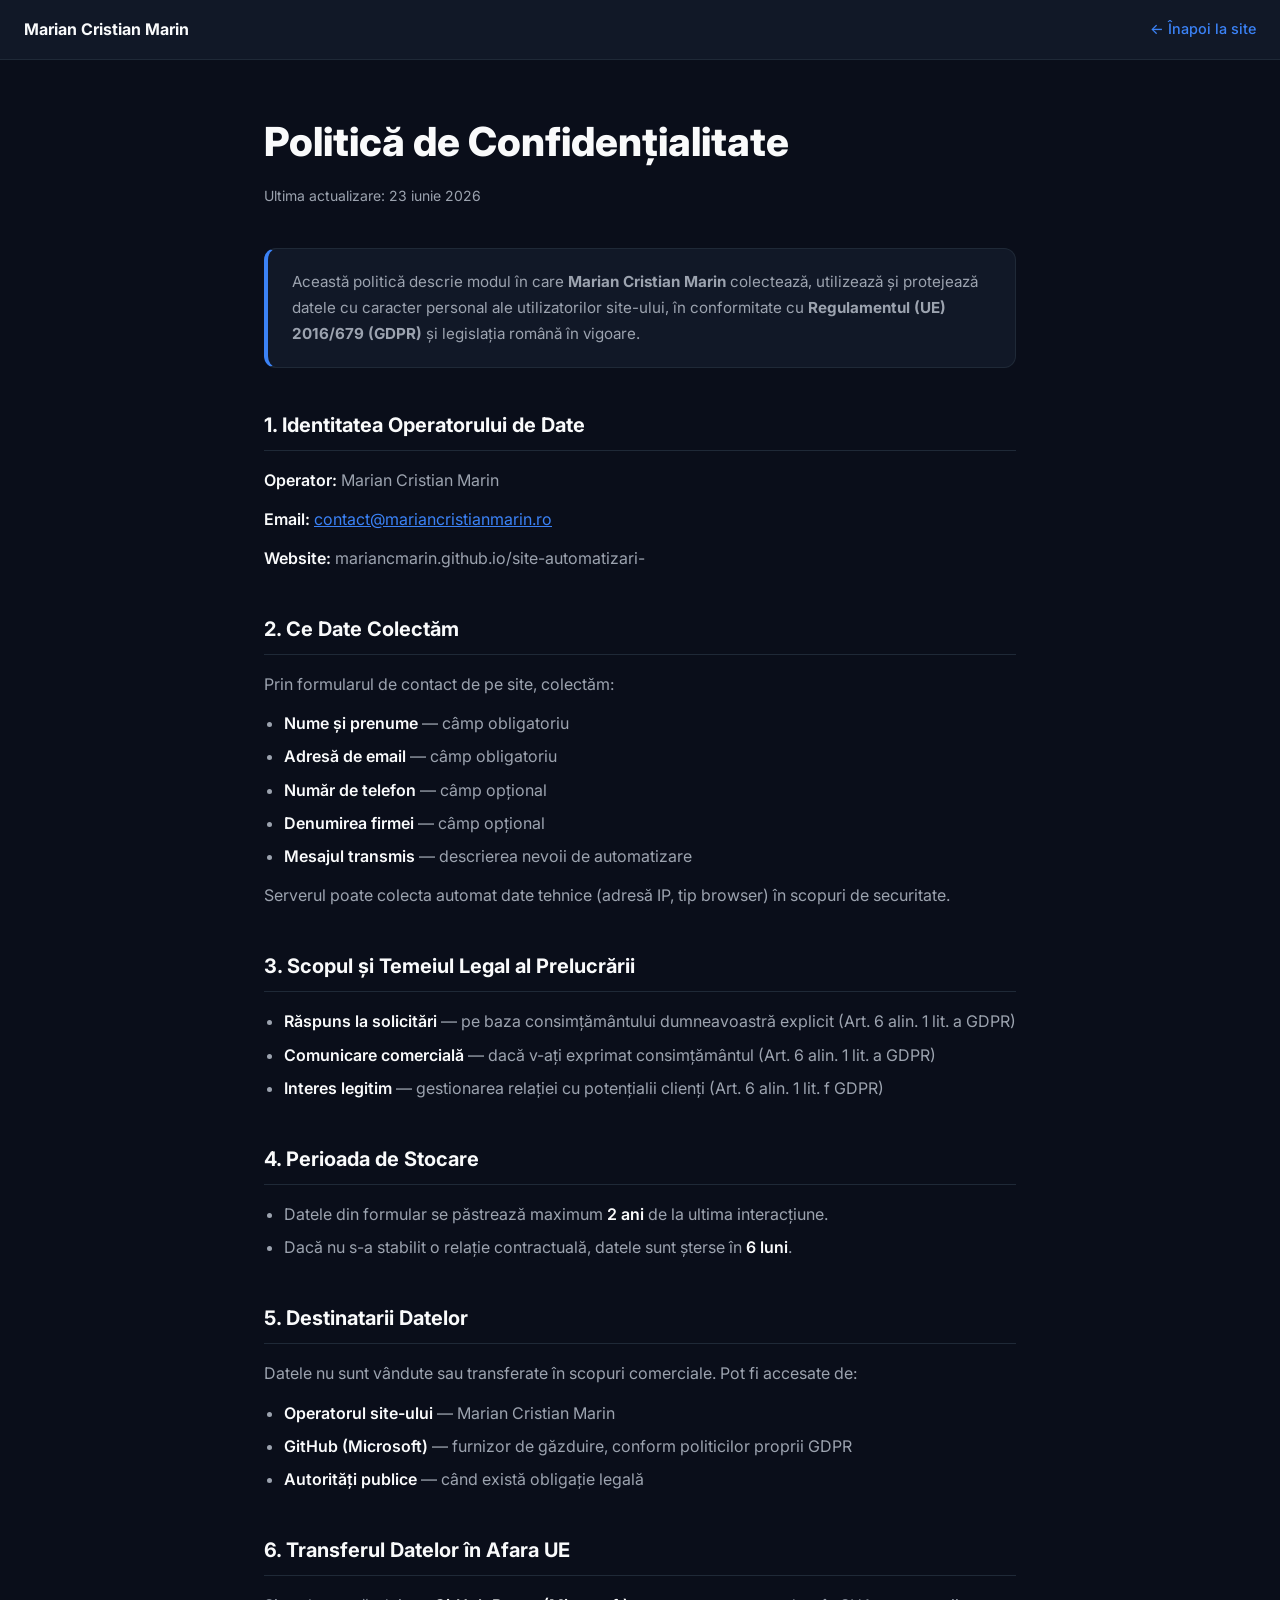
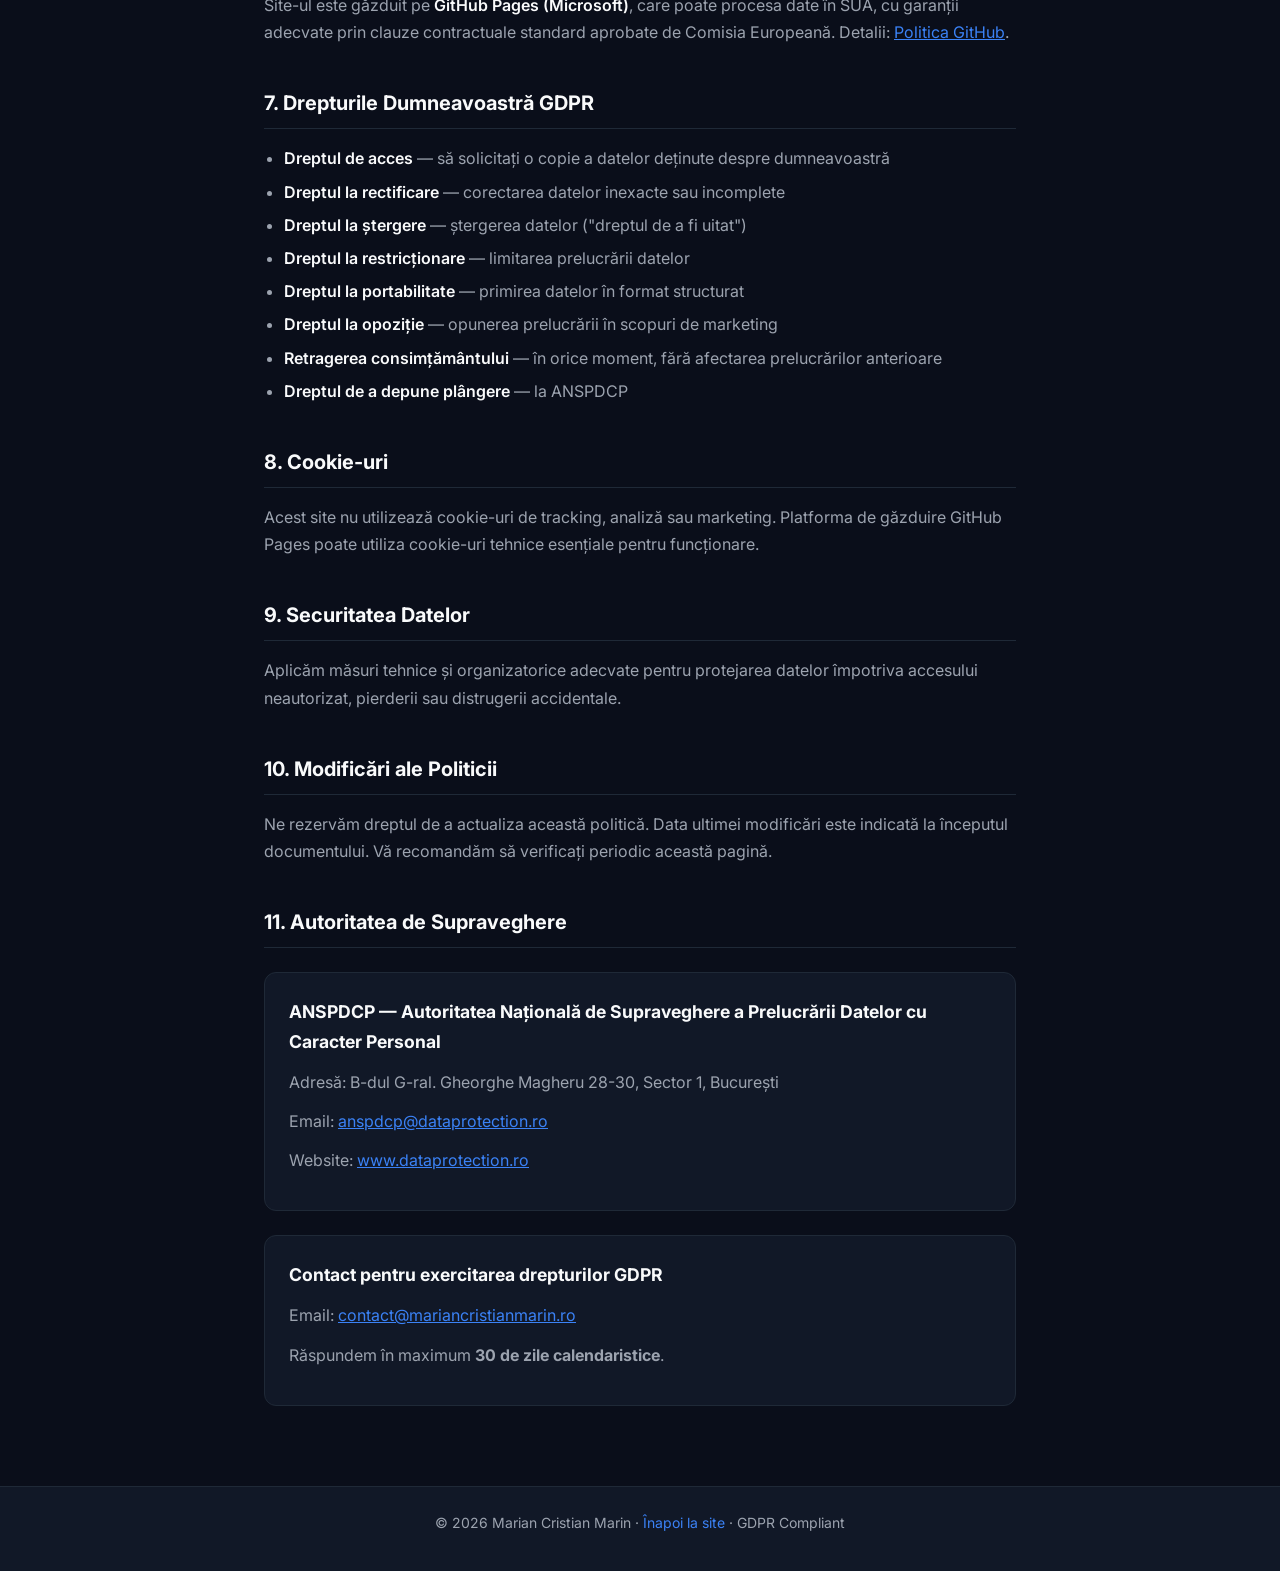
==== privacy.html @ 23f43f32 "Create privacy.html" ====
<!DOCTYPE html>
<html lang="ro">
<head>
  <meta charset="UTF-8" />
  <meta name="viewport" content="width=device-width, initial-scale=1.0" />
  <title>Politică de Confidențialitate — Marian Cristian Marin</title>
  <link href="https://fonts.googleapis.com/css2?family=Inter:wght@400;500;600;700;800&display=swap" rel="stylesheet" />
  <style>
    :root {
      --bg-primary: #0A0E1A;
      --bg-secondary: #111827;
      --accent-blue: #3B82F6;
      --text-primary: #F9FAFB;
      --text-secondary: #9CA3AF;
      --border: #1F2937;
      --font-main: 'Inter', sans-serif;
      --max-width: 800px;
      --radius: 12px;
    }
    * { box-sizing: border-box; margin: 0; padding: 0; }
    html { scroll-behavior: smooth; }
    body { background-color: var(--bg-primary); color: var(--text-primary); font-family: var(--font-main); font-size: 16px; line-height: 1.7; }
    header { background-color: var(--bg-secondary); border-bottom: 1px solid var(--border); padding: 16px 24px; display: flex; justify-content: space-between; align-items: center; }
    header a { color: var(--text-primary); text-decoration: none; font-weight: 700; font-size: 1rem; }
    header .back-link { color: var(--accent-blue); font-size: 0.9rem; font-weight: 500; }
    .container { max-width: var(--max-width); margin: 0 auto; padding: 48px 24px 80px; }
    .page-title { font-size: clamp(1.8rem, 4vw, 2.5rem); font-weight: 800; margin-bottom: 8px; }
    .last-updated { color: var(--text-secondary); font-size: 0.875rem; margin-bottom: 40px; }
    .intro-box { background-color: var(--bg-secondary); border: 1px solid var(--border); border-left: 4px solid var(--accent-blue); border-radius: var(--radius); padding: 20px 24px; margin-bottom: 40px; color: var(--text-secondary); font-size: 0.95rem; }
    h2 { font-size: 1.25rem; font-weight: 700; margin-top: 40px; margin-bottom: 16px; padding-bottom: 8px; border-bottom: 1px solid var(--border); }
    p { color: var(--text-secondary); margin-bottom: 12px; }
    ul { color: var(--text-secondary); padding-left: 20px; margin-bottom: 12px; }
    ul li { margin-bottom: 6px; }
    a { color: var(--accent-blue); }
    .highlight { color: var(--text-primary); font-weight: 600; }
    .contact-box { background-color: var(--bg-secondary); border: 1px solid var(--border); border-radius: var(--radius); padding: 24px; margin-top: 24px; }
    .contact-box h3 { font-size: 1.1rem; font-weight: 700; margin-bottom: 12px; }
    footer { background-color: var(--bg-secondary); border-top: 1px solid var(--border); padding: 24px; text-align: center; color: var(--text-secondary); font-size: 0.875rem; }
    footer a { color: var(--accent-blue); text-decoration: none; }
  </style>
</head>
<body>
<header>
  <a href="/">Marian Cristian Marin</a>
  <a href="/" class="back-link">← Înapoi la site</a>
</header>
<div class="container">
  <h1 class="page-title">Politică de Confidențialitate</h1>
  <p class="last-updated">Ultima actualizare: 23 iunie 2026</p>
  <div class="intro-box">
    Această politică descrie modul în care <strong>Marian Cristian Marin</strong> colectează, utilizează și protejează datele cu caracter personal ale utilizatorilor site-ului, în conformitate cu <strong>Regulamentul (UE) 2016/679 (GDPR)</strong> și legislația română în vigoare.
  </div>
  <h2>1. Identitatea Operatorului de Date</h2>
  <p><span class="highlight">Operator:</span> Marian Cristian Marin</p>
  <p><span class="highlight">Email:</span> <a href="mailto:contact@mariancristianmarin.ro">contact@mariancristianmarin.ro</a></p>
  <p><span class="highlight">Website:</span> mariancmarin.github.io/site-automatizari-</p>
  <h2>2. Ce Date Colectăm</h2>
  <p>Prin formularul de contact de pe site, colectăm:</p>
  <ul>
    <li><span class="highlight">Nume și prenume</span> — câmp obligatoriu</li>
    <li><span class="highlight">Adresă de email</span> — câmp obligatoriu</li>
    <li><span class="highlight">Număr de telefon</span> — câmp opțional</li>
    <li><span class="highlight">Denumirea firmei</span> — câmp opțional</li>
    <li><span class="highlight">Mesajul transmis</span> — descrierea nevoii de automatizare</li>
  </ul>
  <p>Serverul poate colecta automat date tehnice (adresă IP, tip browser) în scopuri de securitate.</p>
  <h2>3. Scopul și Temeiul Legal al Prelucrării</h2>
  <ul>
    <li><span class="highlight">Răspuns la solicitări</span> — pe baza consimțământului dumneavoastră explicit (Art. 6 alin. 1 lit. a GDPR)</li>
    <li><span class="highlight">Comunicare comercială</span> — dacă v-ați exprimat consimțământul (Art. 6 alin. 1 lit. a GDPR)</li>
    <li><span class="highlight">Interes legitim</span> — gestionarea relației cu potențialii clienți (Art. 6 alin. 1 lit. f GDPR)</li>
  </ul>
  <h2>4. Perioada de Stocare</h2>
  <ul>
    <li>Datele din formular se păstrează maximum <span class="highlight">2 ani</span> de la ultima interacțiune.</li>
    <li>Dacă nu s-a stabilit o relație contractuală, datele sunt șterse în <span class="highlight">6 luni</span>.</li>
  </ul>
  <h2>5. Destinatarii Datelor</h2>
  <p>Datele nu sunt vândute sau transferate în scopuri comerciale. Pot fi accesate de:</p>
  <ul>
    <li><span class="highlight">Operatorul site-ului</span> — Marian Cristian Marin</li>
    <li><span class="highlight">GitHub (Microsoft)</span> — furnizor de găzduire, conform politicilor proprii GDPR</li>
    <li><span class="highlight">Autorități publice</span> — când există obligație legală</li>
  </ul>
  <h2>6. Transferul Datelor în Afara UE</h2>
  <p>Site-ul este găzduit pe <span class="highlight">GitHub Pages (Microsoft)</span>, care poate procesa date în SUA, cu garanții adecvate prin clauze contractuale standard aprobate de Comisia Europeană. Detalii: <a href="https://docs.github.com/en/site-policy/privacy-policies/github-privacy-statement" target="_blank">Politica GitHub</a>.</p>
  <h2>7. Drepturile Dumneavoastră GDPR</h2>
  <ul>
    <li><span class="highlight">Dreptul de acces</span> — să solicitați o copie a datelor deținute despre dumneavoastră</li>
    <li><span class="highlight">Dreptul la rectificare</span> — corectarea datelor inexacte sau incomplete</li>
    <li><span class="highlight">Dreptul la ștergere</span> — ștergerea datelor ("dreptul de a fi uitat")</li>
    <li><span class="highlight">Dreptul la restricționare</span> — limitarea prelucrării datelor</li>
    <li><span class="highlight">Dreptul la portabilitate</span> — primirea datelor în format structurat</li>
    <li><span class="highlight">Dreptul la opoziție</span> — opunerea prelucrării în scopuri de marketing</li>
    <li><span class="highlight">Retragerea consimțământului</span> — în orice moment, fără afectarea prelucrărilor anterioare</li>
    <li><span class="highlight">Dreptul de a depune plângere</span> — la ANSPDCP</li>
  </ul>
  <h2>8. Cookie-uri</h2>
  <p>Acest site nu utilizează cookie-uri de tracking, analiză sau marketing. Platforma de găzduire GitHub Pages poate utiliza cookie-uri tehnice esențiale pentru funcționare.</p>
  <h2>9. Securitatea Datelor</h2>
  <p>Aplicăm măsuri tehnice și organizatorice adecvate pentru protejarea datelor împotriva accesului neautorizat, pierderii sau distrugerii accidentale.</p>
  <h2>10. Modificări ale Politicii</h2>
  <p>Ne rezervăm dreptul de a actualiza această politică. Data ultimei modificări este indicată la începutul documentului. Vă recomandăm să verificați periodic această pagină.</p>
  <h2>11. Autoritatea de Supraveghere</h2>
  <div class="contact-box">
    <h3>ANSPDCP — Autoritatea Națională de Supraveghere a Prelucrării Datelor cu Caracter Personal</h3>
    <p>Adresă: B-dul G-ral. Gheorghe Magheru 28-30, Sector 1, București</p>
    <p>Email: <a href="mailto:anspdcp@dataprotection.ro">anspdcp@dataprotection.ro</a></p>
    <p>Website: <a href="https://www.dataprotection.ro" target="_blank">www.dataprotection.ro</a></p>
  </div>
  <div class="contact-box">
    <h3>Contact pentru exercitarea drepturilor GDPR</h3>
    <p>Email: <a href="mailto:contact@mariancristianmarin.ro">contact@mariancristianmarin.ro</a></p>
    <p>Răspundem în maximum <strong>30 de zile calendaristice</strong>.</p>
  </div>
</div>
<footer>
  <p>© 2026 Marian Cristian Marin · <a href="/">Înapoi la site</a> · GDPR Compliant</p>
</footer>
</body>
</html>
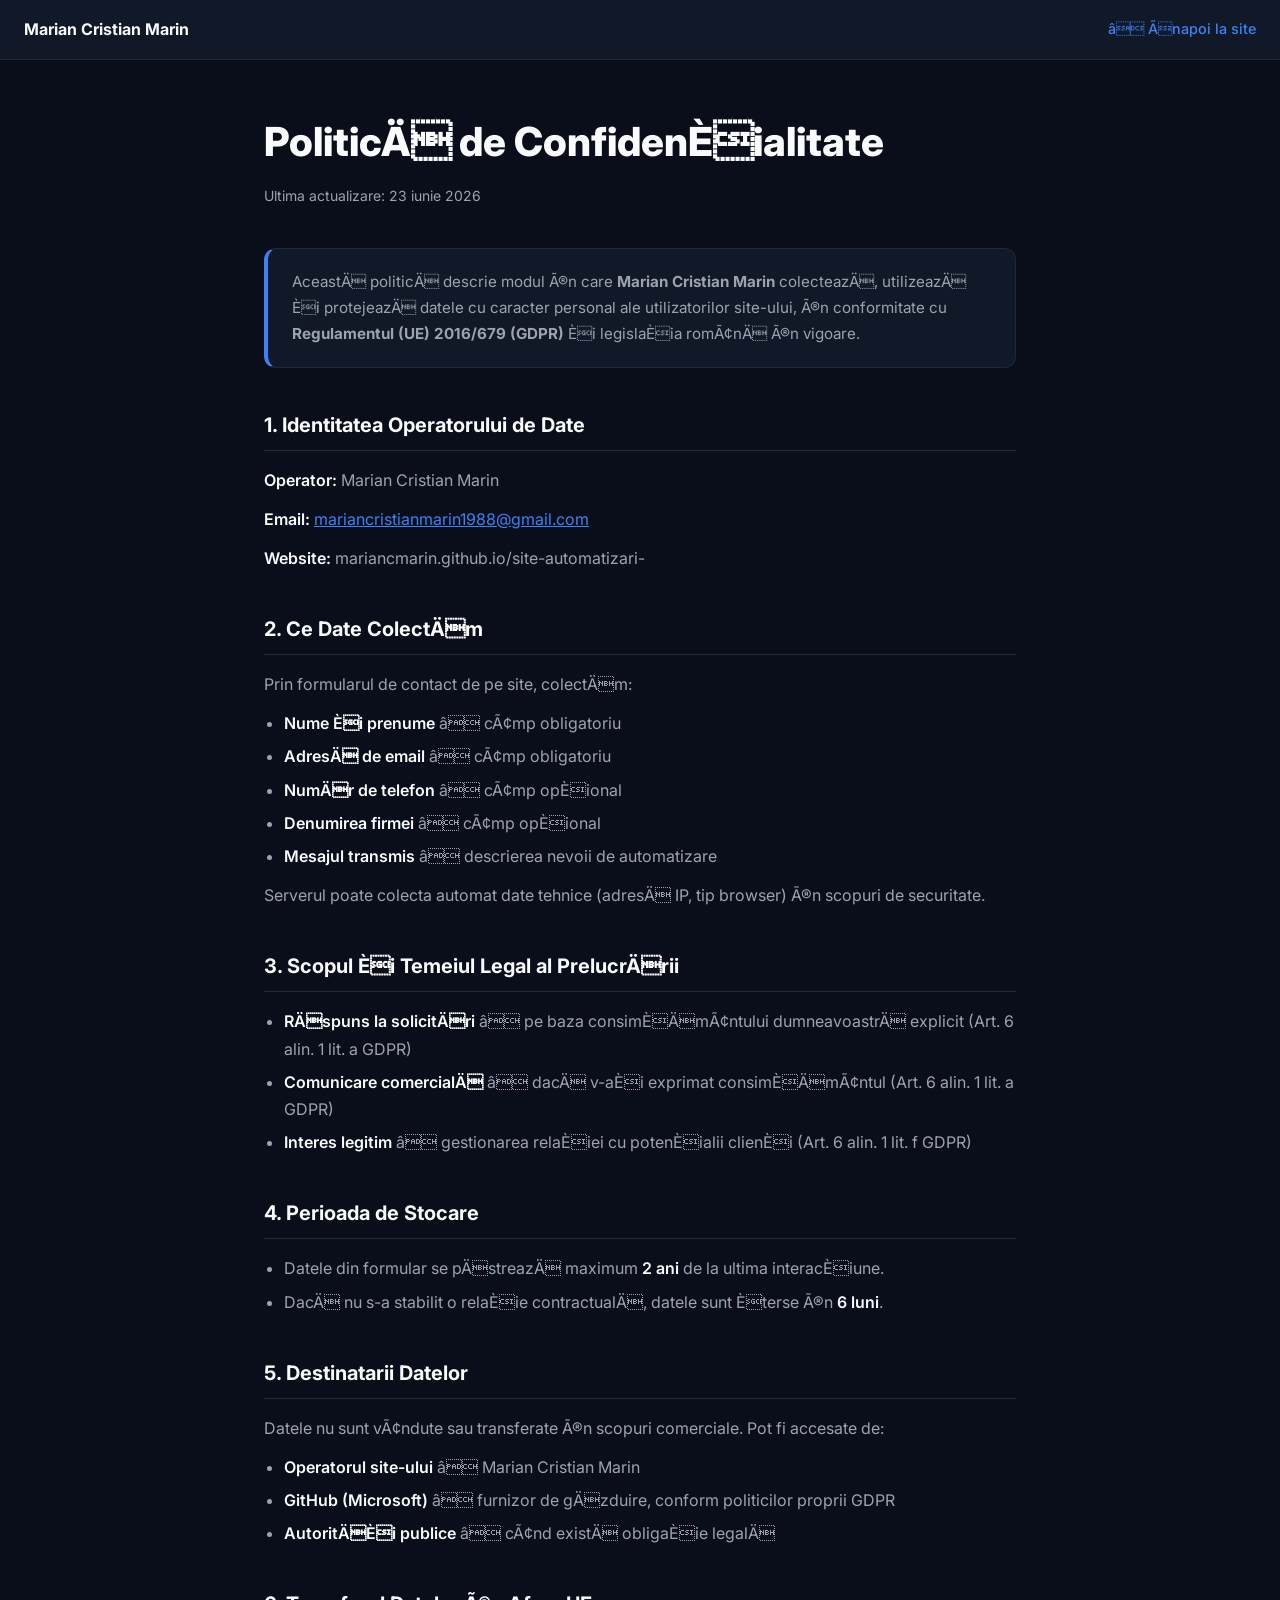
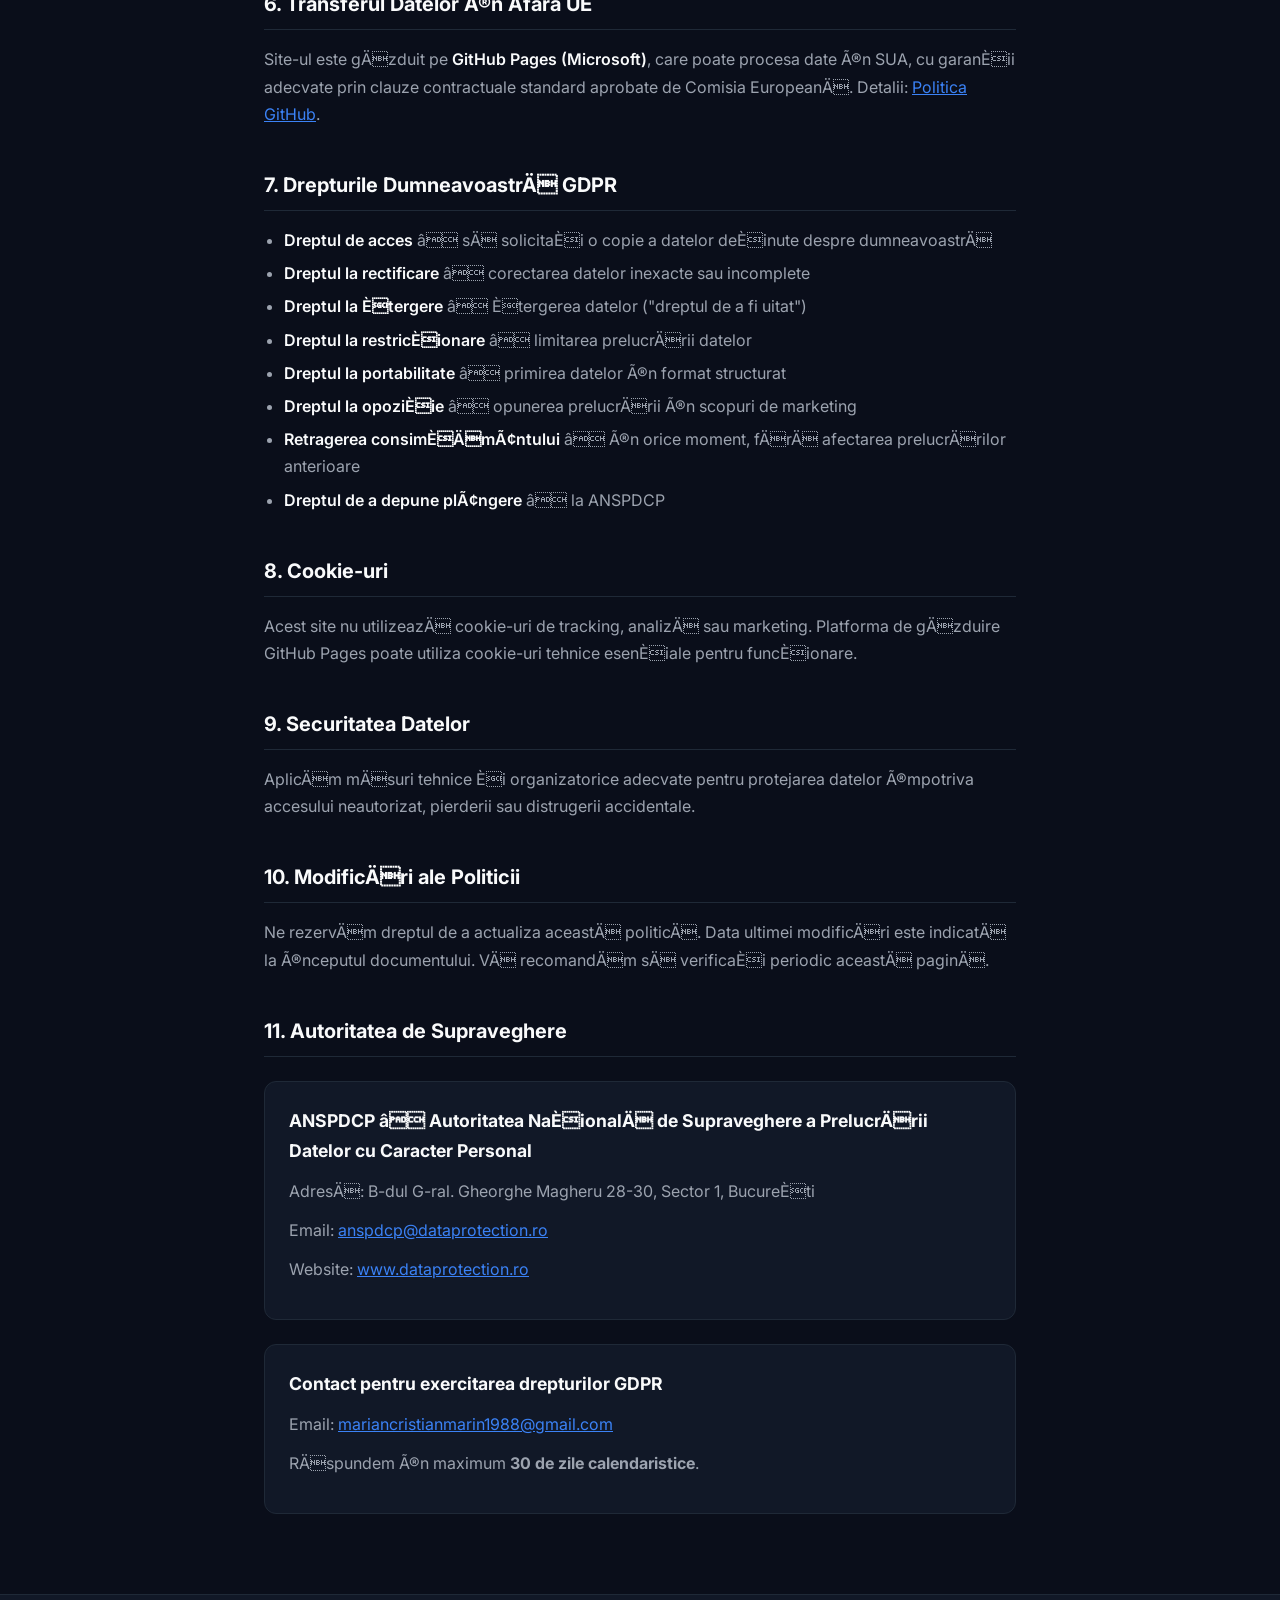
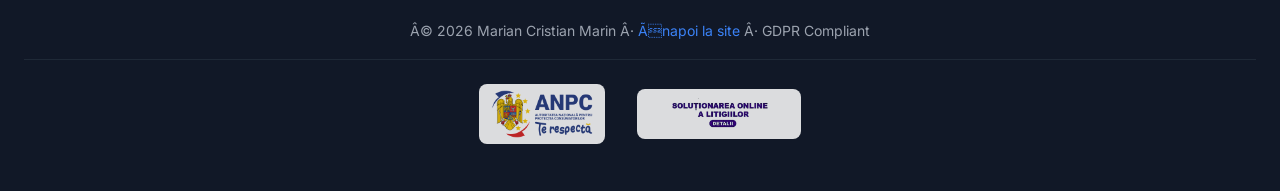
==== commit 345da2f9: "Update privacy.html" ====
--- a/privacy.html
+++ b/privacy.html
@@ -3,7 +3,7 @@
 <head>
   <meta charset="UTF-8" />
   <meta name="viewport" content="width=device-width, initial-scale=1.0" />
-  <title>Politică de Confidențialitate — Marian Cristian Marin</title>
+  <title>PoliticÄ de ConfidenÈialitate â Marian Cristian Marin</title>
   <link href="https://fonts.googleapis.com/css2?family=Inter:wght@400;500;600;700;800&display=swap" rel="stylesheet" />
   <style>
     :root {
@@ -37,85 +37,99 @@
     .contact-box h3 { font-size: 1.1rem; font-weight: 700; margin-bottom: 12px; }
     footer { background-color: var(--bg-secondary); border-top: 1px solid var(--border); padding: 24px; text-align: center; color: var(--text-secondary); font-size: 0.875rem; }
     footer a { color: var(--accent-blue); text-decoration: none; }
+  
+    .footer__anpc { display: flex; align-items: center; justify-content: center; gap: 32px; padding: 24px 0 16px; border-top: 1px solid #1F2937; flex-wrap: wrap; margin-top: 16px; }
+    .footer__anpc-link { display: inline-block; opacity: 0.85; transition: opacity 0.2s; }
+    .footer__anpc-link:hover { opacity: 1; }
+    .footer__anpc-img { height: 60px; width: auto; object-fit: contain; background: white; border-radius: 8px; padding: 6px 12px; }
+    .footer__anpc-img--litigii { height: 50px; }
   </style>
 </head>
 <body>
 <header>
   <a href="/">Marian Cristian Marin</a>
-  <a href="/" class="back-link">← Înapoi la site</a>
+  <a href="/" class="back-link">â Ãnapoi la site</a>
 </header>
 <div class="container">
-  <h1 class="page-title">Politică de Confidențialitate</h1>
+  <h1 class="page-title">PoliticÄ de ConfidenÈialitate</h1>
   <p class="last-updated">Ultima actualizare: 23 iunie 2026</p>
   <div class="intro-box">
-    Această politică descrie modul în care <strong>Marian Cristian Marin</strong> colectează, utilizează și protejează datele cu caracter personal ale utilizatorilor site-ului, în conformitate cu <strong>Regulamentul (UE) 2016/679 (GDPR)</strong> și legislația română în vigoare.
+    AceastÄ politicÄ descrie modul Ã®n care <strong>Marian Cristian Marin</strong> colecteazÄ, utilizeazÄ Èi protejeazÄ datele cu caracter personal ale utilizatorilor site-ului, Ã®n conformitate cu <strong>Regulamentul (UE) 2016/679 (GDPR)</strong> Èi legislaÈia romÃ¢nÄ Ã®n vigoare.
   </div>
   <h2>1. Identitatea Operatorului de Date</h2>
   <p><span class="highlight">Operator:</span> Marian Cristian Marin</p>
-  <p><span class="highlight">Email:</span> <a href="mailto:contact@mariancristianmarin.ro">contact@mariancristianmarin.ro</a></p>
+  <p><span class="highlight">Email:</span> <a href="mailto:mariancristianmarin1988@gmail.com">mariancristianmarin1988@gmail.com</a></p>
   <p><span class="highlight">Website:</span> mariancmarin.github.io/site-automatizari-</p>
-  <h2>2. Ce Date Colectăm</h2>
-  <p>Prin formularul de contact de pe site, colectăm:</p>
+  <h2>2. Ce Date ColectÄm</h2>
+  <p>Prin formularul de contact de pe site, colectÄm:</p>
   <ul>
-    <li><span class="highlight">Nume și prenume</span> — câmp obligatoriu</li>
-    <li><span class="highlight">Adresă de email</span> — câmp obligatoriu</li>
-    <li><span class="highlight">Număr de telefon</span> — câmp opțional</li>
-    <li><span class="highlight">Denumirea firmei</span> — câmp opțional</li>
-    <li><span class="highlight">Mesajul transmis</span> — descrierea nevoii de automatizare</li>
+    <li><span class="highlight">Nume Èi prenume</span> â cÃ¢mp obligatoriu</li>
+    <li><span class="highlight">AdresÄ de email</span> â cÃ¢mp obligatoriu</li>
+    <li><span class="highlight">NumÄr de telefon</span> â cÃ¢mp opÈional</li>
+    <li><span class="highlight">Denumirea firmei</span> â cÃ¢mp opÈional</li>
+    <li><span class="highlight">Mesajul transmis</span> â descrierea nevoii de automatizare</li>
   </ul>
-  <p>Serverul poate colecta automat date tehnice (adresă IP, tip browser) în scopuri de securitate.</p>
-  <h2>3. Scopul și Temeiul Legal al Prelucrării</h2>
+  <p>Serverul poate colecta automat date tehnice (adresÄ IP, tip browser) Ã®n scopuri de securitate.</p>
+  <h2>3. Scopul Èi Temeiul Legal al PrelucrÄrii</h2>
   <ul>
-    <li><span class="highlight">Răspuns la solicitări</span> — pe baza consimțământului dumneavoastră explicit (Art. 6 alin. 1 lit. a GDPR)</li>
-    <li><span class="highlight">Comunicare comercială</span> — dacă v-ați exprimat consimțământul (Art. 6 alin. 1 lit. a GDPR)</li>
-    <li><span class="highlight">Interes legitim</span> — gestionarea relației cu potențialii clienți (Art. 6 alin. 1 lit. f GDPR)</li>
+    <li><span class="highlight">RÄspuns la solicitÄri</span> â pe baza consimÈÄmÃ¢ntului dumneavoastrÄ explicit (Art. 6 alin. 1 lit. a GDPR)</li>
+    <li><span class="highlight">Comunicare comercialÄ</span> â dacÄ v-aÈi exprimat consimÈÄmÃ¢ntul (Art. 6 alin. 1 lit. a GDPR)</li>
+    <li><span class="highlight">Interes legitim</span> â gestionarea relaÈiei cu potenÈialii clienÈi (Art. 6 alin. 1 lit. f GDPR)</li>
   </ul>
   <h2>4. Perioada de Stocare</h2>
   <ul>
-    <li>Datele din formular se păstrează maximum <span class="highlight">2 ani</span> de la ultima interacțiune.</li>
-    <li>Dacă nu s-a stabilit o relație contractuală, datele sunt șterse în <span class="highlight">6 luni</span>.</li>
+    <li>Datele din formular se pÄstreazÄ maximum <span class="highlight">2 ani</span> de la ultima interacÈiune.</li>
+    <li>DacÄ nu s-a stabilit o relaÈie contractualÄ, datele sunt Èterse Ã®n <span class="highlight">6 luni</span>.</li>
   </ul>
   <h2>5. Destinatarii Datelor</h2>
-  <p>Datele nu sunt vândute sau transferate în scopuri comerciale. Pot fi accesate de:</p>
+  <p>Datele nu sunt vÃ¢ndute sau transferate Ã®n scopuri comerciale. Pot fi accesate de:</p>
   <ul>
-    <li><span class="highlight">Operatorul site-ului</span> — Marian Cristian Marin</li>
-    <li><span class="highlight">GitHub (Microsoft)</span> — furnizor de găzduire, conform politicilor proprii GDPR</li>
-    <li><span class="highlight">Autorități publice</span> — când există obligație legală</li>
+    <li><span class="highlight">Operatorul site-ului</span> â Marian Cristian Marin</li>
+    <li><span class="highlight">GitHub (Microsoft)</span> â furnizor de gÄzduire, conform politicilor proprii GDPR</li>
+    <li><span class="highlight">AutoritÄÈi publice</span> â cÃ¢nd existÄ obligaÈie legalÄ</li>
   </ul>
-  <h2>6. Transferul Datelor în Afara UE</h2>
-  <p>Site-ul este găzduit pe <span class="highlight">GitHub Pages (Microsoft)</span>, care poate procesa date în SUA, cu garanții adecvate prin clauze contractuale standard aprobate de Comisia Europeană. Detalii: <a href="https://docs.github.com/en/site-policy/privacy-policies/github-privacy-statement" target="_blank">Politica GitHub</a>.</p>
-  <h2>7. Drepturile Dumneavoastră GDPR</h2>
+  <h2>6. Transferul Datelor Ã®n Afara UE</h2>
+  <p>Site-ul este gÄzduit pe <span class="highlight">GitHub Pages (Microsoft)</span>, care poate procesa date Ã®n SUA, cu garanÈii adecvate prin clauze contractuale standard aprobate de Comisia EuropeanÄ. Detalii: <a href="https://docs.github.com/en/site-policy/privacy-policies/github-privacy-statement" target="_blank">Politica GitHub</a>.</p>
+  <h2>7. Drepturile DumneavoastrÄ GDPR</h2>
   <ul>
-    <li><span class="highlight">Dreptul de acces</span> — să solicitați o copie a datelor deținute despre dumneavoastră</li>
-    <li><span class="highlight">Dreptul la rectificare</span> — corectarea datelor inexacte sau incomplete</li>
-    <li><span class="highlight">Dreptul la ștergere</span> — ștergerea datelor ("dreptul de a fi uitat")</li>
-    <li><span class="highlight">Dreptul la restricționare</span> — limitarea prelucrării datelor</li>
-    <li><span class="highlight">Dreptul la portabilitate</span> — primirea datelor în format structurat</li>
-    <li><span class="highlight">Dreptul la opoziție</span> — opunerea prelucrării în scopuri de marketing</li>
-    <li><span class="highlight">Retragerea consimțământului</span> — în orice moment, fără afectarea prelucrărilor anterioare</li>
-    <li><span class="highlight">Dreptul de a depune plângere</span> — la ANSPDCP</li>
+    <li><span class="highlight">Dreptul de acces</span> â sÄ solicitaÈi o copie a datelor deÈinute despre dumneavoastrÄ</li>
+    <li><span class="highlight">Dreptul la rectificare</span> â corectarea datelor inexacte sau incomplete</li>
+    <li><span class="highlight">Dreptul la Ètergere</span> â Ètergerea datelor ("dreptul de a fi uitat")</li>
+    <li><span class="highlight">Dreptul la restricÈionare</span> â limitarea prelucrÄrii datelor</li>
+    <li><span class="highlight">Dreptul la portabilitate</span> â primirea datelor Ã®n format structurat</li>
+    <li><span class="highlight">Dreptul la opoziÈie</span> â opunerea prelucrÄrii Ã®n scopuri de marketing</li>
+    <li><span class="highlight">Retragerea consimÈÄmÃ¢ntului</span> â Ã®n orice moment, fÄrÄ afectarea prelucrÄrilor anterioare</li>
+    <li><span class="highlight">Dreptul de a depune plÃ¢ngere</span> â la ANSPDCP</li>
   </ul>
   <h2>8. Cookie-uri</h2>
-  <p>Acest site nu utilizează cookie-uri de tracking, analiză sau marketing. Platforma de găzduire GitHub Pages poate utiliza cookie-uri tehnice esențiale pentru funcționare.</p>
+  <p>Acest site nu utilizeazÄ cookie-uri de tracking, analizÄ sau marketing. Platforma de gÄzduire GitHub Pages poate utiliza cookie-uri tehnice esenÈiale pentru funcÈionare.</p>
   <h2>9. Securitatea Datelor</h2>
-  <p>Aplicăm măsuri tehnice și organizatorice adecvate pentru protejarea datelor împotriva accesului neautorizat, pierderii sau distrugerii accidentale.</p>
-  <h2>10. Modificări ale Politicii</h2>
-  <p>Ne rezervăm dreptul de a actualiza această politică. Data ultimei modificări este indicată la începutul documentului. Vă recomandăm să verificați periodic această pagină.</p>
+  <p>AplicÄm mÄsuri tehnice Èi organizatorice adecvate pentru protejarea datelor Ã®mpotriva accesului neautorizat, pierderii sau distrugerii accidentale.</p>
+  <h2>10. ModificÄri ale Politicii</h2>
+  <p>Ne rezervÄm dreptul de a actualiza aceastÄ politicÄ. Data ultimei modificÄri este indicatÄ la Ã®nceputul documentului. VÄ recomandÄm sÄ verificaÈi periodic aceastÄ paginÄ.</p>
   <h2>11. Autoritatea de Supraveghere</h2>
   <div class="contact-box">
-    <h3>ANSPDCP — Autoritatea Națională de Supraveghere a Prelucrării Datelor cu Caracter Personal</h3>
-    <p>Adresă: B-dul G-ral. Gheorghe Magheru 28-30, Sector 1, București</p>
+    <h3>ANSPDCP â Autoritatea NaÈionalÄ de Supraveghere a PrelucrÄrii Datelor cu Caracter Personal</h3>
+    <p>AdresÄ: B-dul G-ral. Gheorghe Magheru 28-30, Sector 1, BucureÈti</p>
     <p>Email: <a href="mailto:anspdcp@dataprotection.ro">anspdcp@dataprotection.ro</a></p>
     <p>Website: <a href="https://www.dataprotection.ro" target="_blank">www.dataprotection.ro</a></p>
   </div>
   <div class="contact-box">
     <h3>Contact pentru exercitarea drepturilor GDPR</h3>
-    <p>Email: <a href="mailto:contact@mariancristianmarin.ro">contact@mariancristianmarin.ro</a></p>
-    <p>Răspundem în maximum <strong>30 de zile calendaristice</strong>.</p>
+    <p>Email: <a href="mailto:mariancristianmarin1988@gmail.com">mariancristianmarin1988@gmail.com</a></p>
+    <p>RÄspundem Ã®n maximum <strong>30 de zile calendaristice</strong>.</p>
   </div>
 </div>
 <footer>
-  <p>© 2026 Marian Cristian Marin · <a href="/">Înapoi la site</a> · GDPR Compliant</p>
+  <p>Â© 2026 Marian Cristian Marin Â· <a href="/">Ãnapoi la site</a> Â· GDPR Compliant</p>
+  <div class="footer__anpc">
+    <a href="https://anpc.ro/ce-este-sal/" target="_blank" rel="noopener" class="footer__anpc-link">
+      <img src="anpc.png" alt="ANPC" class="footer__anpc-img" />
+    </a>
+    <a href="https://consumer-redress.ec.europa.eu/index_en?prefLang=ro" target="_blank" rel="noopener" class="footer__anpc-link">
+      <img src="litigii.png" alt="SOL Litigii" class="footer__anpc-img footer__anpc-img--litigii" />
+    </a>
+  </div>
 </footer>
 </body>
 </html>
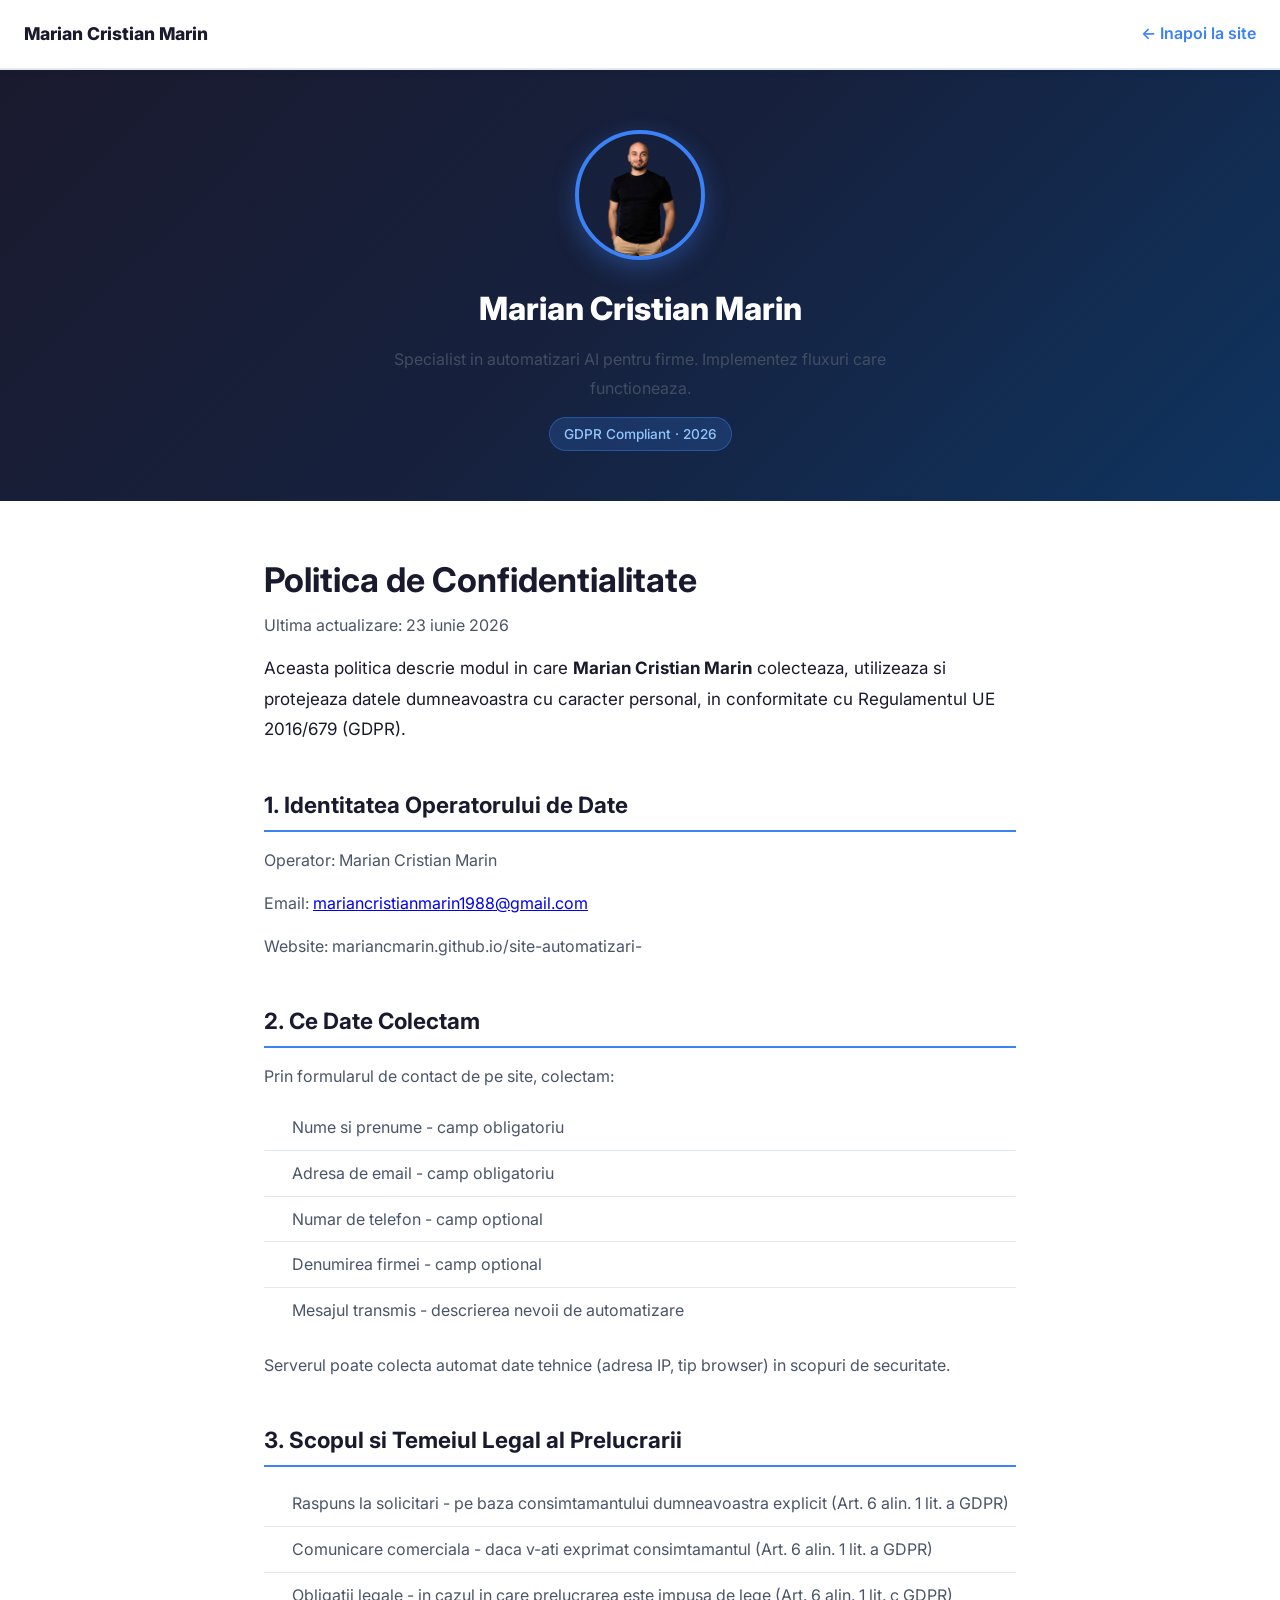
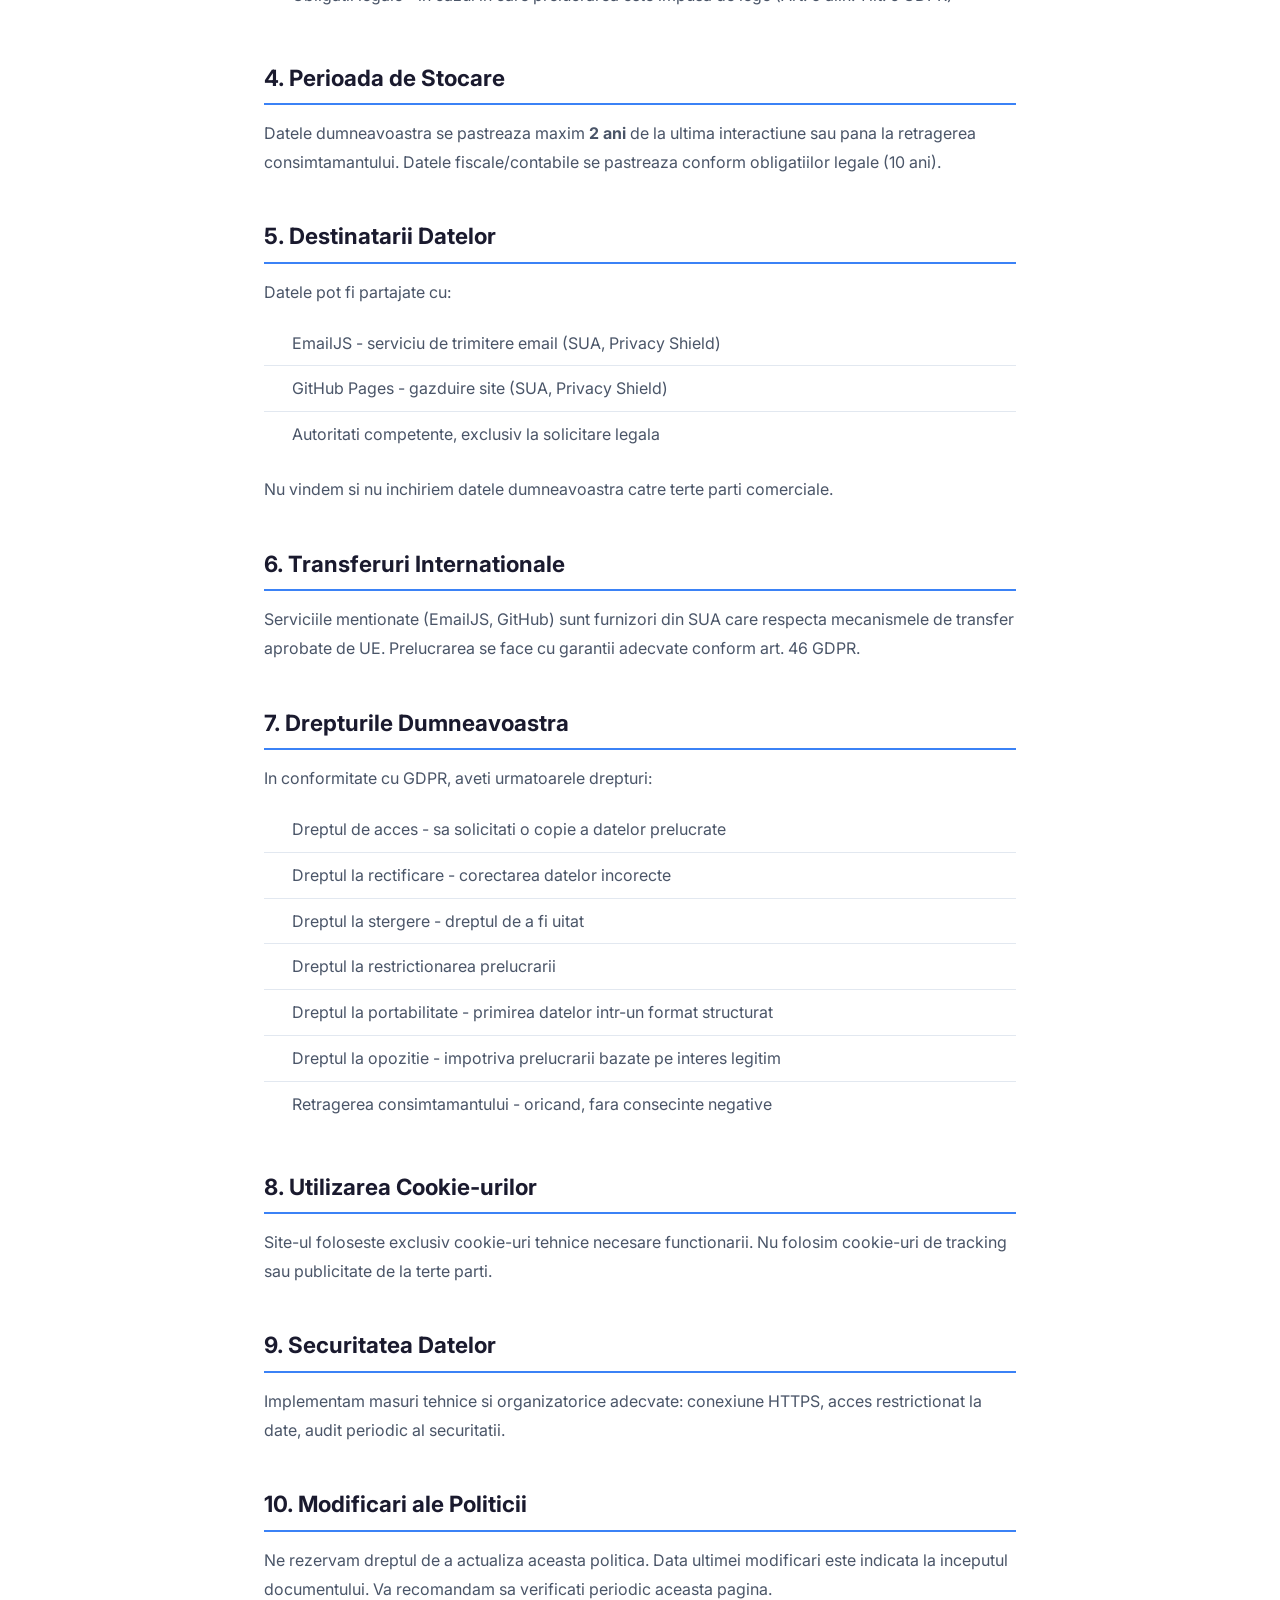
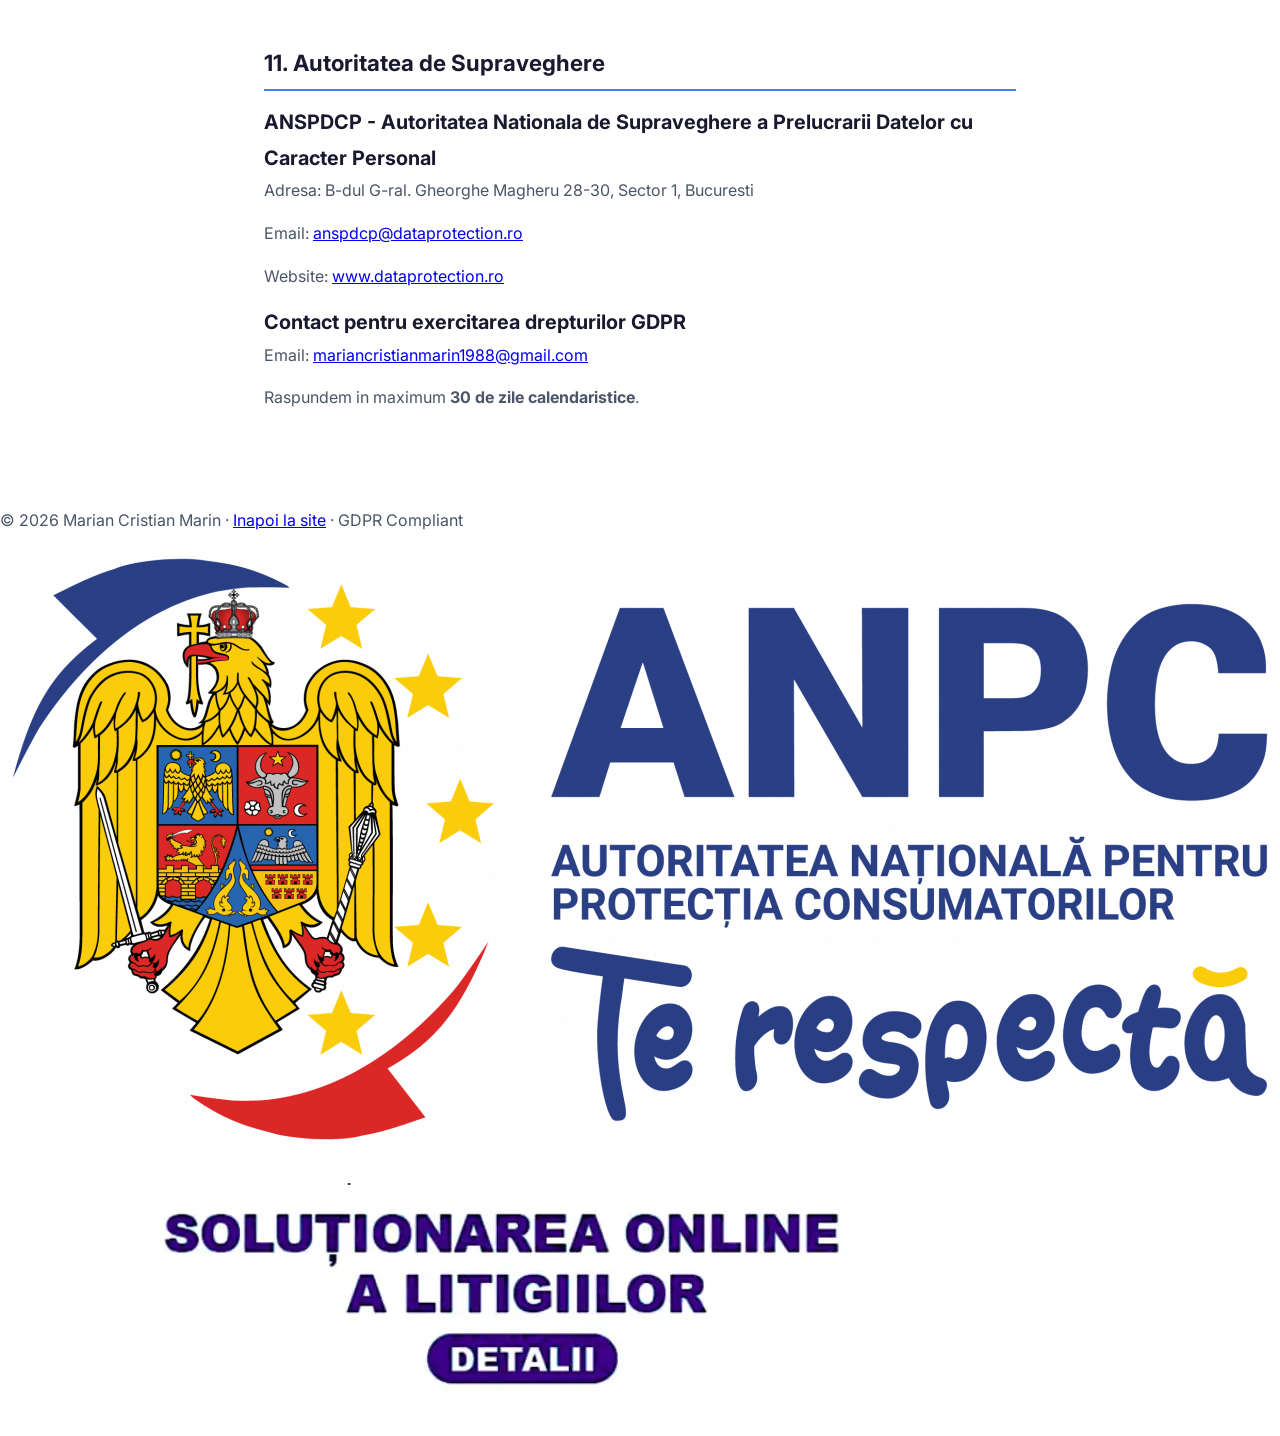
==== commit 1247ff72: "Refactored privacy.html: font lizibil, poza profil, layout curat" ====
--- a/privacy.html
+++ b/privacy.html
@@ -3,133 +3,228 @@
 <head>
   <meta charset="UTF-8" />
   <meta name="viewport" content="width=device-width, initial-scale=1.0" />
-  <title>PoliticÄ de ConfidenÈialitate â Marian Cristian Marin</title>
+  <title>Politica de Confidentialitate - Marian Cristian Marin</title>
   <link href="https://fonts.googleapis.com/css2?family=Inter:wght@400;500;600;700;800&display=swap" rel="stylesheet" />
   <style>
+    * { box-sizing: border-box; margin: 0; padding: 0; }
     :root {
-      --bg-primary: #0A0E1A;
-      --bg-secondary: #111827;
-      --accent-blue: #3B82F6;
-      --text-primary: #F9FAFB;
-      --text-secondary: #9CA3AF;
-      --border: #1F2937;
-      --font-main: 'Inter', sans-serif;
-      --max-width: 800px;
+      --bg: #ffffff;
+      --bg-section: #f8f9fa;
+      --text: #1a1a2e;
+      --text-light: #4a5568;
+      --accent: #3B82F6;
+      --accent-dark: #2563EB;
+      --border: #e2e8f0;
+      --font: 'Inter', sans-serif;
       --radius: 12px;
     }
-    * { box-sizing: border-box; margin: 0; padding: 0; }
     html { scroll-behavior: smooth; }
-    body { background-color: var(--bg-primary); color: var(--text-primary); font-family: var(--font-main); font-size: 16px; line-height: 1.7; }
-    header { background-color: var(--bg-secondary); border-bottom: 1px solid var(--border); padding: 16px 24px; display: flex; justify-content: space-between; align-items: center; }
-    header a { color: var(--text-primary); text-decoration: none; font-weight: 700; font-size: 1rem; }
-    header .back-link { color: var(--accent-blue); font-size: 0.9rem; font-weight: 500; }
-    .container { max-width: var(--max-width); margin: 0 auto; padding: 48px 24px 80px; }
-    .page-title { font-size: clamp(1.8rem, 4vw, 2.5rem); font-weight: 800; margin-bottom: 8px; }
-    .last-updated { color: var(--text-secondary); font-size: 0.875rem; margin-bottom: 40px; }
-    .intro-box { background-color: var(--bg-secondary); border: 1px solid var(--border); border-left: 4px solid var(--accent-blue); border-radius: var(--radius); padding: 20px 24px; margin-bottom: 40px; color: var(--text-secondary); font-size: 0.95rem; }
-    h2 { font-size: 1.25rem; font-weight: 700; margin-top: 40px; margin-bottom: 16px; padding-bottom: 8px; border-bottom: 1px solid var(--border); }
-    p { color: var(--text-secondary); margin-bottom: 12px; }
-    ul { color: var(--text-secondary); padding-left: 20px; margin-bottom: 12px; }
-    ul li { margin-bottom: 6px; }
-    a { color: var(--accent-blue); }
-    .highlight { color: var(--text-primary); font-weight: 600; }
-    .contact-box { background-color: var(--bg-secondary); border: 1px solid var(--border); border-radius: var(--radius); padding: 24px; margin-top: 24px; }
-    .contact-box h3 { font-size: 1.1rem; font-weight: 700; margin-bottom: 12px; }
-    footer { background-color: var(--bg-secondary); border-top: 1px solid var(--border); padding: 24px; text-align: center; color: var(--text-secondary); font-size: 0.875rem; }
-    footer a { color: var(--accent-blue); text-decoration: none; }
-  
-    .footer__anpc { display: flex; align-items: center; justify-content: center; gap: 32px; padding: 24px 0 16px; border-top: 1px solid #1F2937; flex-wrap: wrap; margin-top: 16px; }
-    .footer__anpc-link { display: inline-block; opacity: 0.85; transition: opacity 0.2s; }
-    .footer__anpc-link:hover { opacity: 1; }
-    .footer__anpc-img { height: 60px; width: auto; object-fit: contain; background: white; border-radius: 8px; padding: 6px 12px; }
-    .footer__anpc-img--litigii { height: 50px; }
+    body {
+      background-color: var(--bg);
+      color: var(--text);
+      font-family: var(--font);
+      font-size: 17px;
+      line-height: 1.8;
+    }
+    header {
+      background: #fff;
+      border-bottom: 2px solid var(--border);
+      padding: 18px 24px;
+      display: flex;
+      align-items: center;
+      justify-content: space-between;
+      position: sticky;
+      top: 0;
+      z-index: 100;
+      box-shadow: 0 2px 8px rgba(0,0,0,0.06);
+    }
+    header a { color: var(--accent); text-decoration: none; font-weight: 600; font-size: 1rem; }
+    header a:hover { text-decoration: underline; }
+    .header__logo { font-weight: 800; font-size: 1.1rem; color: var(--text); }
+    .profile-hero {
+      background: linear-gradient(135deg, #1a1a2e 0%, #16213e 50%, #0f3460 100%);
+      padding: 60px 24px 50px;
+      text-align: center;
+      color: #fff;
+    }
+    .profile-hero__img-wrap {
+      width: 130px; height: 130px;
+      border-radius: 50%; overflow: hidden;
+      border: 4px solid var(--accent);
+      margin: 0 auto 20px;
+      box-shadow: 0 8px 24px rgba(59,130,246,0.35);
+    }
+    .profile-hero__img-wrap img { width: 100%; height: 100%; object-fit: cover; object-position: top; }
+    .profile-hero h1 { font-size: 2rem; font-weight: 800; margin-bottom: 8px; }
+    .profile-hero p { font-size: 1rem; opacity: 0.85; max-width: 520px; margin: 0 auto; }
+    .profile-hero__badge {
+      display: inline-block; margin-top: 14px;
+      background: rgba(59,130,246,0.2); border: 1px solid rgba(59,130,246,0.4);
+      color: #93c5fd; padding: 4px 14px; border-radius: 20px;
+      font-size: 0.85rem; font-weight: 500;
+    }
+    .container { max-width: 800px; margin: 0 auto; padding: 48px 24px 80px; }
+    h2 {
+      font-size: 1.4rem; font-weight: 700; color: var(--text);
+      margin: 44px 0 14px; padding-bottom: 10px;
+      border-bottom: 2px solid var(--accent); line-height: 1.4;
+    }
+    p { margin-bottom: 14px; color: var(--text-light); font-size: 1rem; }
+    ul { margin: 12px 0 18px 0; padding-left: 0; list-style: none; }
+    ul li {
+      color: var(--text-light); font-size: 1rem;
+      padding: 8px 0 8px 28px; position: relative;
+      border-bottom: 1px solid var(--border);
+    }
+    ul li:last-child { border-bottom: none; }
+    ul li::before { content: 'â†''; position: absolute; left: 0; color: var(--accent); font-weight: 700; }
+    .highlight { color: var(--accent-dark); font-weight: 600; }
+    .contact-box {
+      background: var(--bg-section); border: 1px solid var(--border);
+      border-left: 4px solid var(--accent); border-radius: var(--radius);
+      padding: 22px 26px; margin: 18px 0;
+    }
+    .contact-box h3 { font-size: 1.05rem; font-weight: 700; color: var(--text); margin-bottom: 12px; }
+    .contact-box p { margin-bottom: 6px; font-size: 0.95rem; }
+    .contact-box a { color: var(--accent-dark); font-weight: 500; text-decoration: none; }
+    .contact-box a:hover { text-decoration: underline; }
+    .intro-box {
+      background: #eff6ff; border: 1px solid #bfdbfe;
+      border-radius: var(--radius); padding: 20px 24px;
+      margin: 20px 0 36px; font-size: 1rem; color: #1e3a5f; line-height: 1.7;
+    }
+    .intro-box strong { color: #1d4ed8; }
+    .last-updated { font-size: 0.85rem; color: #888; margin-bottom: 24px; font-style: italic; }
+    .page-title { font-size: 1.7rem; font-weight: 800; margin-bottom: 8px; color: var(--text); }
+    footer {
+      background: #1a1a2e; color: #aaa;
+      padding: 32px 24px; text-align: center; font-size: 0.9rem;
+    }
+    footer a { color: #93c5fd; text-decoration: none; }
+    footer a:hover { text-decoration: underline; }
+    .footer__anpc {
+      display: flex; justify-content: center; align-items: center;
+      gap: 24px; flex-wrap: wrap; margin-top: 18px;
+      padding-top: 18px; border-top: 1px solid #333;
+    }
+    .footer__anpc-img { height: 48px; width: auto; filter: brightness(0.9); }
+    .footer__anpc-img--litigii { height: 40px; }
+    @media (max-width: 640px) {
+      .profile-hero h1 { font-size: 1.5rem; }
+      h2 { font-size: 1.2rem; }
+      body { font-size: 16px; }
+    }
   </style>
 </head>
 <body>
+
 <header>
-  <a href="/">Marian Cristian Marin</a>
-  <a href="/" class="back-link">â Ãnapoi la site</a>
+  <span class="header__logo">Marian Cristian Marin</span>
+  <a href="/">&larr; Inapoi la site</a>
 </header>
+
+<div class="profile-hero">
+  <div class="profile-hero__img-wrap">
+    <img src="marian-profile.png" alt="Marian Cristian Marin" />
+  </div>
+  <h1>Marian Cristian Marin</h1>
+  <p>Specialist in automatizari AI pentru firme. Implementez fluxuri care functioneaza.</p>
+  <span class="profile-hero__badge">GDPR Compliant &middot; 2026</span>
+</div>
+
 <div class="container">
-  <h1 class="page-title">PoliticÄ de ConfidenÈialitate</h1>
+  <h1 class="page-title">Politica de Confidentialitate</h1>
   <p class="last-updated">Ultima actualizare: 23 iunie 2026</p>
+
   <div class="intro-box">
-    AceastÄ politicÄ descrie modul Ã®n care <strong>Marian Cristian Marin</strong> colecteazÄ, utilizeazÄ Èi protejeazÄ datele cu caracter personal ale utilizatorilor site-ului, Ã®n conformitate cu <strong>Regulamentul (UE) 2016/679 (GDPR)</strong> Èi legislaÈia romÃ¢nÄ Ã®n vigoare.
-  </div>
+    Aceasta politica descrie modul in care <strong>Marian Cristian Marin</strong> colecteaza, utilizeaza si protejeaza datele dumneavoastra cu caracter personal, in conformitate cu Regulamentul UE 2016/679 (GDPR).
+  </div>
+
   <h2>1. Identitatea Operatorului de Date</h2>
   <p><span class="highlight">Operator:</span> Marian Cristian Marin</p>
   <p><span class="highlight">Email:</span> <a href="mailto:mariancristianmarin1988@gmail.com">mariancristianmarin1988@gmail.com</a></p>
   <p><span class="highlight">Website:</span> mariancmarin.github.io/site-automatizari-</p>
-  <h2>2. Ce Date ColectÄm</h2>
-  <p>Prin formularul de contact de pe site, colectÄm:</p>
-  <ul>
-    <li><span class="highlight">Nume Èi prenume</span> â cÃ¢mp obligatoriu</li>
-    <li><span class="highlight">AdresÄ de email</span> â cÃ¢mp obligatoriu</li>
-    <li><span class="highlight">NumÄr de telefon</span> â cÃ¢mp opÈional</li>
-    <li><span class="highlight">Denumirea firmei</span> â cÃ¢mp opÈional</li>
-    <li><span class="highlight">Mesajul transmis</span> â descrierea nevoii de automatizare</li>
-  </ul>
-  <p>Serverul poate colecta automat date tehnice (adresÄ IP, tip browser) Ã®n scopuri de securitate.</p>
-  <h2>3. Scopul Èi Temeiul Legal al PrelucrÄrii</h2>
-  <ul>
-    <li><span class="highlight">RÄspuns la solicitÄri</span> â pe baza consimÈÄmÃ¢ntului dumneavoastrÄ explicit (Art. 6 alin. 1 lit. a GDPR)</li>
-    <li><span class="highlight">Comunicare comercialÄ</span> â dacÄ v-aÈi exprimat consimÈÄmÃ¢ntul (Art. 6 alin. 1 lit. a GDPR)</li>
-    <li><span class="highlight">Interes legitim</span> â gestionarea relaÈiei cu potenÈialii clienÈi (Art. 6 alin. 1 lit. f GDPR)</li>
-  </ul>
+
+  <h2>2. Ce Date Colectam</h2>
+  <p>Prin formularul de contact de pe site, colectam:</p>
+  <ul>
+    <li><span class="highlight">Nume si prenume</span> - camp obligatoriu</li>
+    <li><span class="highlight">Adresa de email</span> - camp obligatoriu</li>
+    <li><span class="highlight">Numar de telefon</span> - camp optional</li>
+    <li><span class="highlight">Denumirea firmei</span> - camp optional</li>
+    <li><span class="highlight">Mesajul transmis</span> - descrierea nevoii de automatizare</li>
+  </ul>
+  <p>Serverul poate colecta automat date tehnice (adresa IP, tip browser) in scopuri de securitate.</p>
+
+  <h2>3. Scopul si Temeiul Legal al Prelucrarii</h2>
+  <ul>
+    <li><span class="highlight">Raspuns la solicitari</span> - pe baza consimtamantului dumneavoastra explicit (Art. 6 alin. 1 lit. a GDPR)</li>
+    <li><span class="highlight">Comunicare comerciala</span> - daca v-ati exprimat consimtamantul (Art. 6 alin. 1 lit. a GDPR)</li>
+    <li><span class="highlight">Obligatii legale</span> - in cazul in care prelucrarea este impusa de lege (Art. 6 alin. 1 lit. c GDPR)</li>
+  </ul>
+
   <h2>4. Perioada de Stocare</h2>
-  <ul>
-    <li>Datele din formular se pÄstreazÄ maximum <span class="highlight">2 ani</span> de la ultima interacÈiune.</li>
-    <li>DacÄ nu s-a stabilit o relaÈie contractualÄ, datele sunt Èterse Ã®n <span class="highlight">6 luni</span>.</li>
-  </ul>
+  <p>Datele dumneavoastra se pastreaza maxim <strong>2 ani</strong> de la ultima interactiune sau pana la retragerea consimtamantului. Datele fiscale/contabile se pastreaza conform obligatiilor legale (10 ani).</p>
+
   <h2>5. Destinatarii Datelor</h2>
-  <p>Datele nu sunt vÃ¢ndute sau transferate Ã®n scopuri comerciale. Pot fi accesate de:</p>
-  <ul>
-    <li><span class="highlight">Operatorul site-ului</span> â Marian Cristian Marin</li>
-    <li><span class="highlight">GitHub (Microsoft)</span> â furnizor de gÄzduire, conform politicilor proprii GDPR</li>
-    <li><span class="highlight">AutoritÄÈi publice</span> â cÃ¢nd existÄ obligaÈie legalÄ</li>
-  </ul>
-  <h2>6. Transferul Datelor Ã®n Afara UE</h2>
-  <p>Site-ul este gÄzduit pe <span class="highlight">GitHub Pages (Microsoft)</span>, care poate procesa date Ã®n SUA, cu garanÈii adecvate prin clauze contractuale standard aprobate de Comisia EuropeanÄ. Detalii: <a href="https://docs.github.com/en/site-policy/privacy-policies/github-privacy-statement" target="_blank">Politica GitHub</a>.</p>
-  <h2>7. Drepturile DumneavoastrÄ GDPR</h2>
-  <ul>
-    <li><span class="highlight">Dreptul de acces</span> â sÄ solicitaÈi o copie a datelor deÈinute despre dumneavoastrÄ</li>
-    <li><span class="highlight">Dreptul la rectificare</span> â corectarea datelor inexacte sau incomplete</li>
-    <li><span class="highlight">Dreptul la Ètergere</span> â Ètergerea datelor ("dreptul de a fi uitat")</li>
-    <li><span class="highlight">Dreptul la restricÈionare</span> â limitarea prelucrÄrii datelor</li>
-    <li><span class="highlight">Dreptul la portabilitate</span> â primirea datelor Ã®n format structurat</li>
-    <li><span class="highlight">Dreptul la opoziÈie</span> â opunerea prelucrÄrii Ã®n scopuri de marketing</li>
-    <li><span class="highlight">Retragerea consimÈÄmÃ¢ntului</span> â Ã®n orice moment, fÄrÄ afectarea prelucrÄrilor anterioare</li>
-    <li><span class="highlight">Dreptul de a depune plÃ¢ngere</span> â la ANSPDCP</li>
-  </ul>
-  <h2>8. Cookie-uri</h2>
-  <p>Acest site nu utilizeazÄ cookie-uri de tracking, analizÄ sau marketing. Platforma de gÄzduire GitHub Pages poate utiliza cookie-uri tehnice esenÈiale pentru funcÈionare.</p>
+  <p>Datele pot fi partajate cu:</p>
+  <ul>
+    <li><span class="highlight">EmailJS</span> - serviciu de trimitere email (SUA, Privacy Shield)</li>
+    <li><span class="highlight">GitHub Pages</span> - gazduire site (SUA, Privacy Shield)</li>
+    <li>Autoritati competente, exclusiv la solicitare legala</li>
+  </ul>
+  <p>Nu vindem si nu inchiriem datele dumneavoastra catre terte parti comerciale.</p>
+
+  <h2>6. Transferuri Internationale</h2>
+  <p>Serviciile mentionate (EmailJS, GitHub) sunt furnizori din SUA care respecta mecanismele de transfer aprobate de UE. Prelucrarea se face cu garantii adecvate conform art. 46 GDPR.</p>
+
+  <h2>7. Drepturile Dumneavoastra</h2>
+  <p>In conformitate cu GDPR, aveti urmatoarele drepturi:</p>
+  <ul>
+    <li><span class="highlight">Dreptul de acces</span> - sa solicitati o copie a datelor prelucrate</li>
+    <li><span class="highlight">Dreptul la rectificare</span> - corectarea datelor incorecte</li>
+    <li><span class="highlight">Dreptul la stergere</span> - dreptul de a fi uitat</li>
+    <li><span class="highlight">Dreptul la restrictionarea prelucrarii</span></li>
+    <li><span class="highlight">Dreptul la portabilitate</span> - primirea datelor intr-un format structurat</li>
+    <li><span class="highlight">Dreptul la opozitie</span> - impotriva prelucrarii bazate pe interes legitim</li>
+    <li><span class="highlight">Retragerea consimtamantului</span> - oricand, fara consecinte negative</li>
+  </ul>
+
+  <h2>8. Utilizarea Cookie-urilor</h2>
+  <p>Site-ul foloseste exclusiv cookie-uri tehnice necesare functionarii. Nu folosim cookie-uri de tracking sau publicitate de la terte parti.</p>
+
   <h2>9. Securitatea Datelor</h2>
-  <p>AplicÄm mÄsuri tehnice Èi organizatorice adecvate pentru protejarea datelor Ã®mpotriva accesului neautorizat, pierderii sau distrugerii accidentale.</p>
-  <h2>10. ModificÄri ale Politicii</h2>
-  <p>Ne rezervÄm dreptul de a actualiza aceastÄ politicÄ. Data ultimei modificÄri este indicatÄ la Ã®nceputul documentului. VÄ recomandÄm sÄ verificaÈi periodic aceastÄ paginÄ.</p>
+  <p>Implementam masuri tehnice si organizatorice adecvate: conexiune HTTPS, acces restrictionat la date, audit periodic al securitatii.</p>
+
+  <h2>10. Modificari ale Politicii</h2>
+  <p>Ne rezervam dreptul de a actualiza aceasta politica. Data ultimei modificari este indicata la inceputul documentului. Va recomandam sa verificati periodic aceasta pagina.</p>
+
   <h2>11. Autoritatea de Supraveghere</h2>
   <div class="contact-box">
-    <h3>ANSPDCP â Autoritatea NaÈionalÄ de Supraveghere a PrelucrÄrii Datelor cu Caracter Personal</h3>
-    <p>AdresÄ: B-dul G-ral. Gheorghe Magheru 28-30, Sector 1, BucureÈti</p>
+    <h3>ANSPDCP - Autoritatea Nationala de Supraveghere a Prelucrarii Datelor cu Caracter Personal</h3>
+    <p>Adresa: B-dul G-ral. Gheorghe Magheru 28-30, Sector 1, Bucuresti</p>
     <p>Email: <a href="mailto:anspdcp@dataprotection.ro">anspdcp@dataprotection.ro</a></p>
     <p>Website: <a href="https://www.dataprotection.ro" target="_blank">www.dataprotection.ro</a></p>
   </div>
+
   <div class="contact-box">
     <h3>Contact pentru exercitarea drepturilor GDPR</h3>
     <p>Email: <a href="mailto:mariancristianmarin1988@gmail.com">mariancristianmarin1988@gmail.com</a></p>
-    <p>RÄspundem Ã®n maximum <strong>30 de zile calendaristice</strong>.</p>
+    <p>Raspundem in maximum <strong>30 de zile calendaristice</strong>.</p>
   </div>
 </div>
+
 <footer>
-  <p>Â© 2026 Marian Cristian Marin Â· <a href="/">Ãnapoi la site</a> Â· GDPR Compliant</p>
+  <p>&copy; 2026 Marian Cristian Marin &middot; <a href="/">Inapoi la site</a> &middot; GDPR Compliant</p>
   <div class="footer__anpc">
-    <a href="https://anpc.ro/ce-este-sal/" target="_blank" rel="noopener" class="footer__anpc-link">
+    <a href="https://anpc.ro/ce-este-sal/" target="_blank" rel="noopener">
       <img src="anpc.png" alt="ANPC" class="footer__anpc-img" />
     </a>
-    <a href="https://consumer-redress.ec.europa.eu/index_en?prefLang=ro" target="_blank" rel="noopener" class="footer__anpc-link">
+    <a href="https://consumer-redress.ec.europa.eu/index_en?prefLang=ro" target="_blank" rel="noopener">
       <img src="litigii.png" alt="SOL Litigii" class="footer__anpc-img footer__anpc-img--litigii" />
     </a>
   </div>
 </footer>
+
 </body>
 </html>
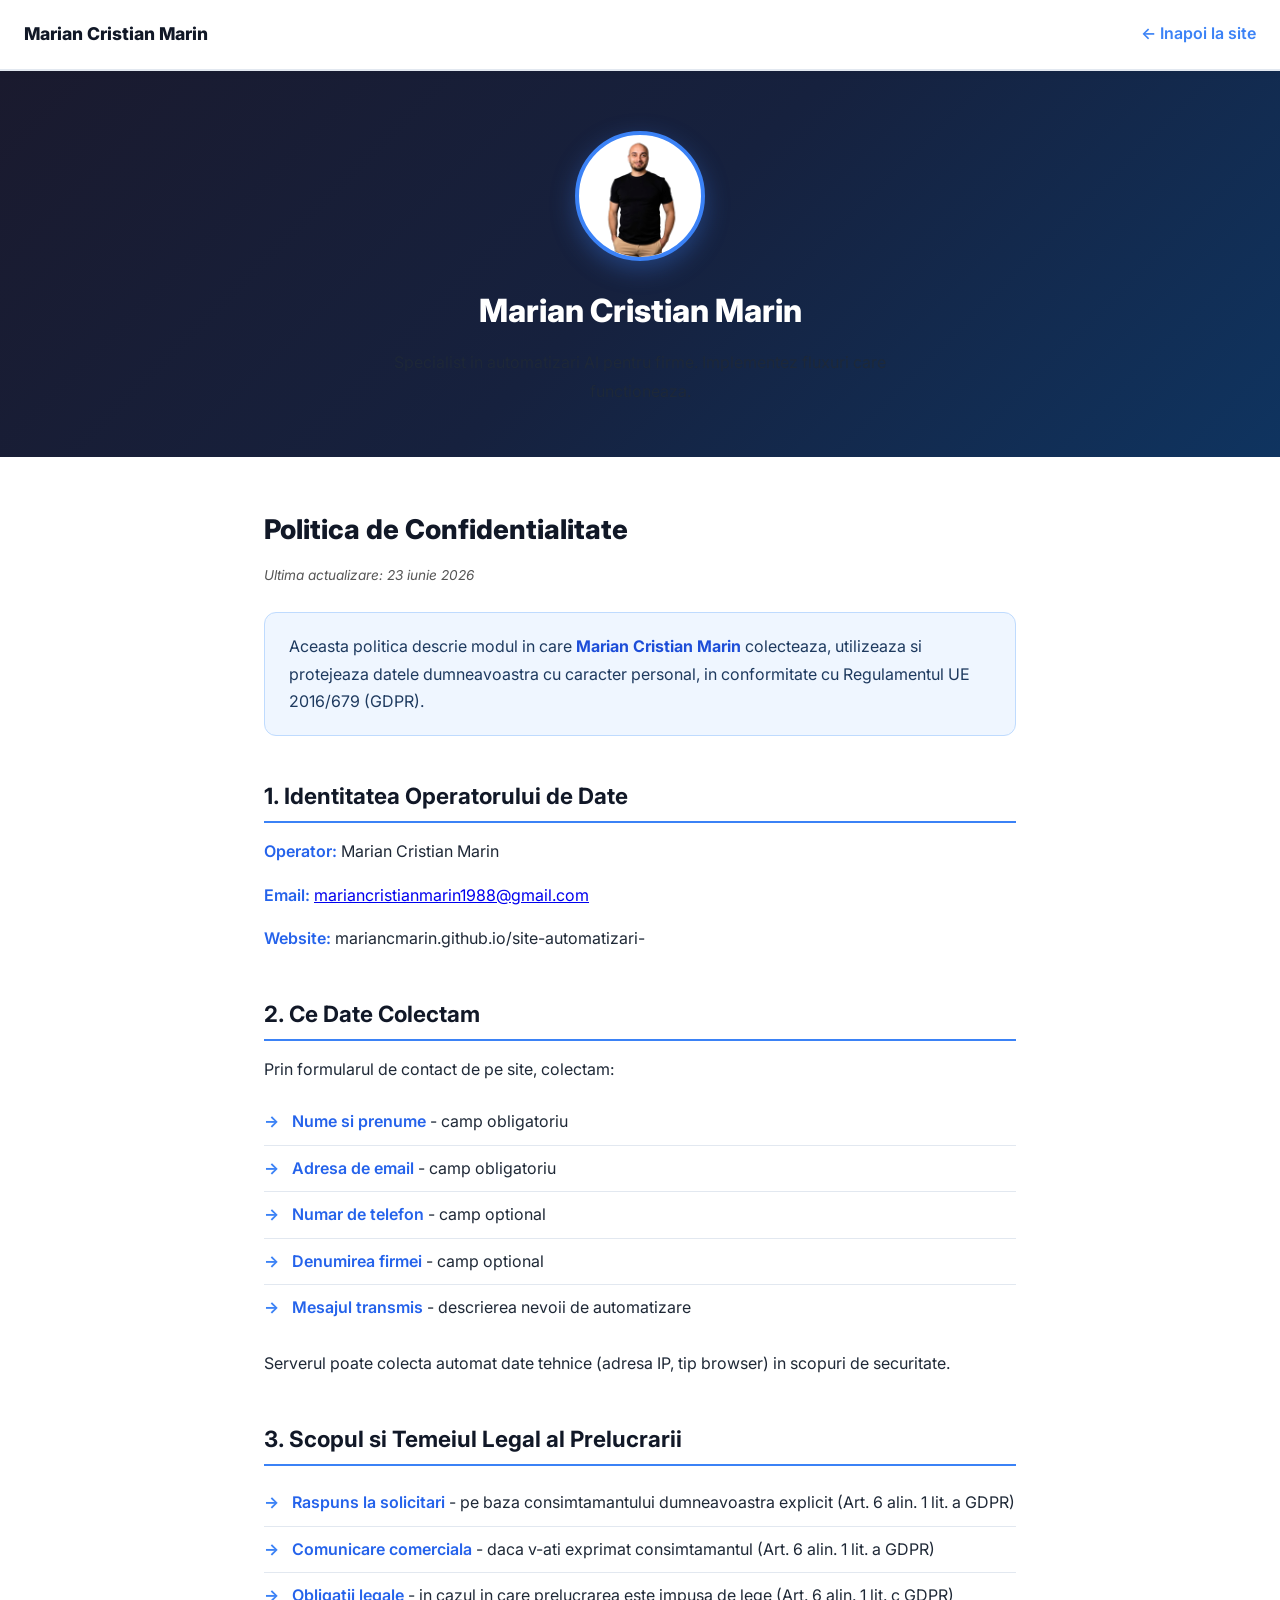
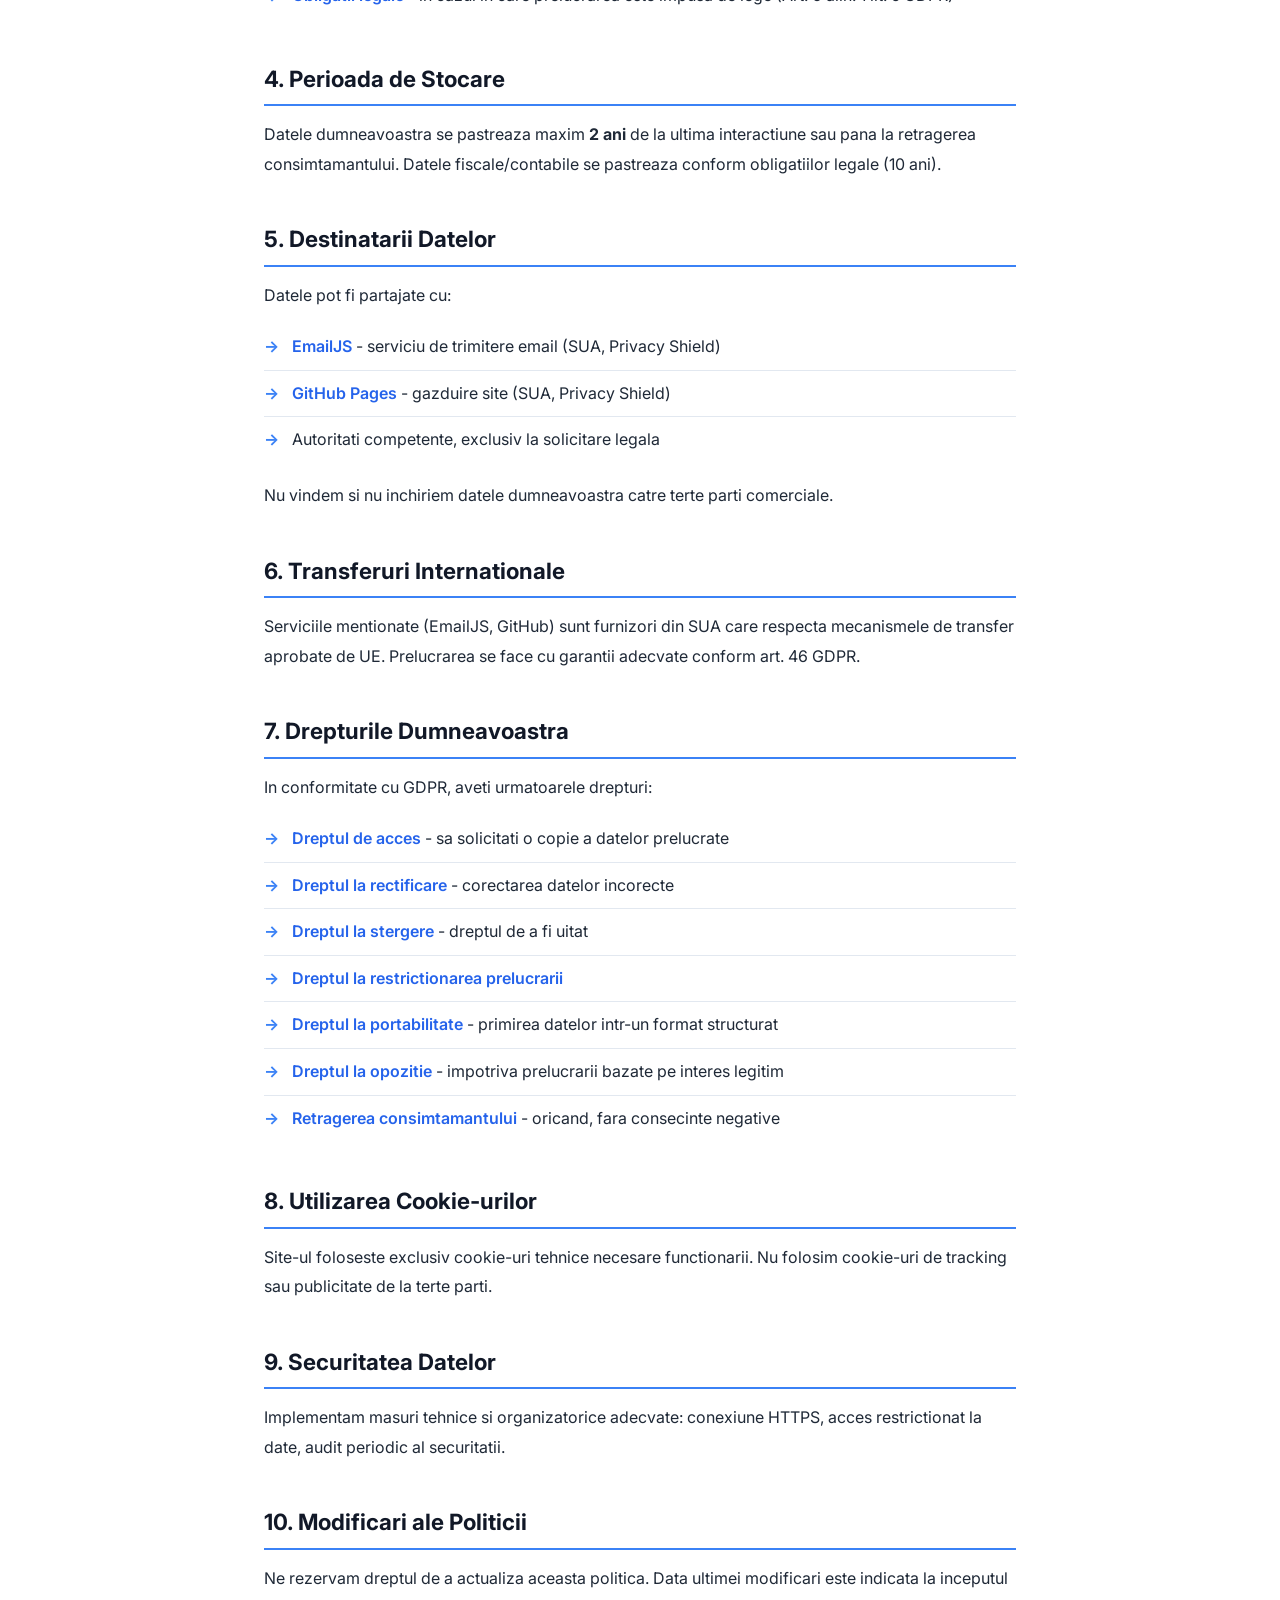
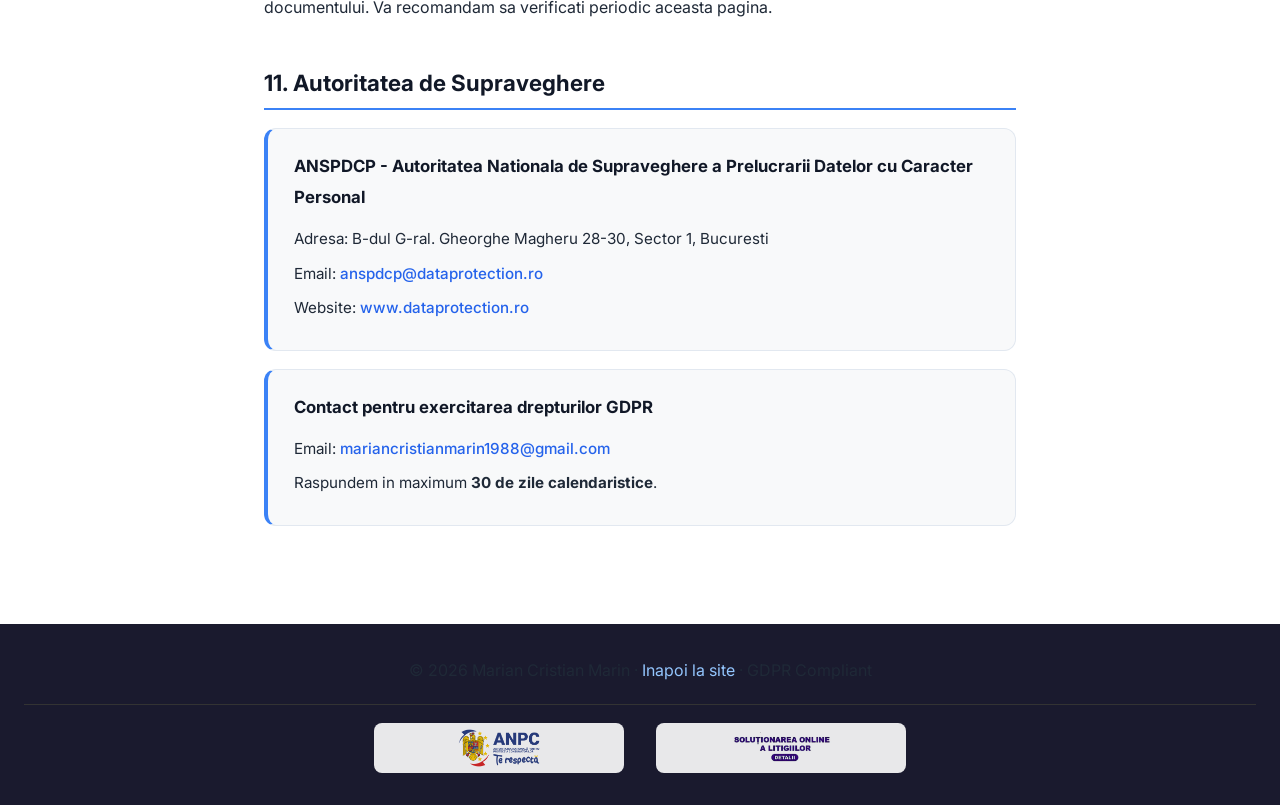
==== commit bb7764d4: "Update privacy.html" ====
--- a/privacy.html
+++ b/privacy.html
@@ -10,8 +10,8 @@
     :root {
       --bg: #ffffff;
       --bg-section: #f8f9fa;
-      --text: #1a1a2e;
-      --text-light: #4a5568;
+      --text: #111827;
+      --text-light: #1f2937;
       --accent: #3B82F6;
       --accent-dark: #2563EB;
       --border: #e2e8f0;
@@ -24,7 +24,8 @@
       color: var(--text);
       font-family: var(--font);
       font-size: 17px;
-      line-height: 1.8;
+      line-height: 1.85;
+      -webkit-font-smoothing: antialiased;
     }
     header {
       background: #fff;
@@ -53,16 +54,11 @@
       border: 4px solid var(--accent);
       margin: 0 auto 20px;
       box-shadow: 0 8px 24px rgba(59,130,246,0.35);
-    }
-    .profile-hero__img-wrap img { width: 100%; height: 100%; object-fit: cover; object-position: top; }
+      background: #ffffff;
+    }
+    .profile-hero__img-wrap img { width: 100%; height: 100%; object-fit: cover; object-position: top center; display: block; }
     .profile-hero h1 { font-size: 2rem; font-weight: 800; margin-bottom: 8px; }
     .profile-hero p { font-size: 1rem; opacity: 0.85; max-width: 520px; margin: 0 auto; }
-    .profile-hero__badge {
-      display: inline-block; margin-top: 14px;
-      background: rgba(59,130,246,0.2); border: 1px solid rgba(59,130,246,0.4);
-      color: #93c5fd; padding: 4px 14px; border-radius: 20px;
-      font-size: 0.85rem; font-weight: 500;
-    }
     .container { max-width: 800px; margin: 0 auto; padding: 48px 24px 80px; }
     h2 {
       font-size: 1.4rem; font-weight: 700; color: var(--text);
@@ -77,7 +73,7 @@
       border-bottom: 1px solid var(--border);
     }
     ul li:last-child { border-bottom: none; }
-    ul li::before { content: 'â†''; position: absolute; left: 0; color: var(--accent); font-weight: 700; }
+    ul li::before { content: '→'; position: absolute; left: 0; color: var(--accent); font-weight: 700; }
     .highlight { color: var(--accent-dark); font-weight: 600; }
     .contact-box {
       background: var(--bg-section); border: 1px solid var(--border);
@@ -94,25 +90,35 @@
       margin: 20px 0 36px; font-size: 1rem; color: #1e3a5f; line-height: 1.7;
     }
     .intro-box strong { color: #1d4ed8; }
-    .last-updated { font-size: 0.85rem; color: #888; margin-bottom: 24px; font-style: italic; }
+    .last-updated { font-size: 0.85rem; color: #555; margin-bottom: 24px; font-style: italic; }
     .page-title { font-size: 1.7rem; font-weight: 800; margin-bottom: 8px; color: var(--text); }
     footer {
-      background: #1a1a2e; color: #aaa;
+      background: #1a1a2e; color: #ccc;
       padding: 32px 24px; text-align: center; font-size: 0.9rem;
     }
     footer a { color: #93c5fd; text-decoration: none; }
     footer a:hover { text-decoration: underline; }
     .footer__anpc {
       display: flex; justify-content: center; align-items: center;
-      gap: 24px; flex-wrap: wrap; margin-top: 18px;
+      gap: 32px; flex-wrap: wrap; margin-top: 18px;
       padding-top: 18px; border-top: 1px solid #333;
     }
-    .footer__anpc-img { height: 48px; width: auto; filter: brightness(0.9); }
-    .footer__anpc-img--litigii { height: 40px; }
+    .footer__anpc-link { display: inline-block; opacity: 0.9; transition: opacity 0.2s; }
+    .footer__anpc-link:hover { opacity: 1; }
+    .footer__anpc-img {
+      width: 250px;
+      height: 50px;
+      object-fit: contain;
+      background: #ffffff;
+      border-radius: 8px;
+      padding: 6px 12px;
+      display: block;
+    }
     @media (max-width: 640px) {
       .profile-hero h1 { font-size: 1.5rem; }
       h2 { font-size: 1.2rem; }
       body { font-size: 16px; }
+      .footer__anpc-img { width: 180px; height: 40px; }
     }
   </style>
 </head>
@@ -129,7 +135,6 @@
   </div>
   <h1>Marian Cristian Marin</h1>
   <p>Specialist in automatizari AI pentru firme. Implementez fluxuri care functioneaza.</p>
-  <span class="profile-hero__badge">GDPR Compliant &middot; 2026</span>
 </div>
 
 <div class="container">
@@ -217,11 +222,11 @@
 <footer>
   <p>&copy; 2026 Marian Cristian Marin &middot; <a href="/">Inapoi la site</a> &middot; GDPR Compliant</p>
   <div class="footer__anpc">
-    <a href="https://anpc.ro/ce-este-sal/" target="_blank" rel="noopener">
+    <a href="https://anpc.ro/ce-este-sal/" target="_blank" rel="noopener" class="footer__anpc-link">
       <img src="anpc.png" alt="ANPC" class="footer__anpc-img" />
     </a>
-    <a href="https://consumer-redress.ec.europa.eu/index_en?prefLang=ro" target="_blank" rel="noopener">
-      <img src="litigii.png" alt="SOL Litigii" class="footer__anpc-img footer__anpc-img--litigii" />
+    <a href="https://consumer-redress.ec.europa.eu/index_en?prefLang=ro" target="_blank" rel="noopener" class="footer__anpc-link">
+      <img src="litigii.png" alt="SOL Litigii" class="footer__anpc-img" />
     </a>
   </div>
 </footer>
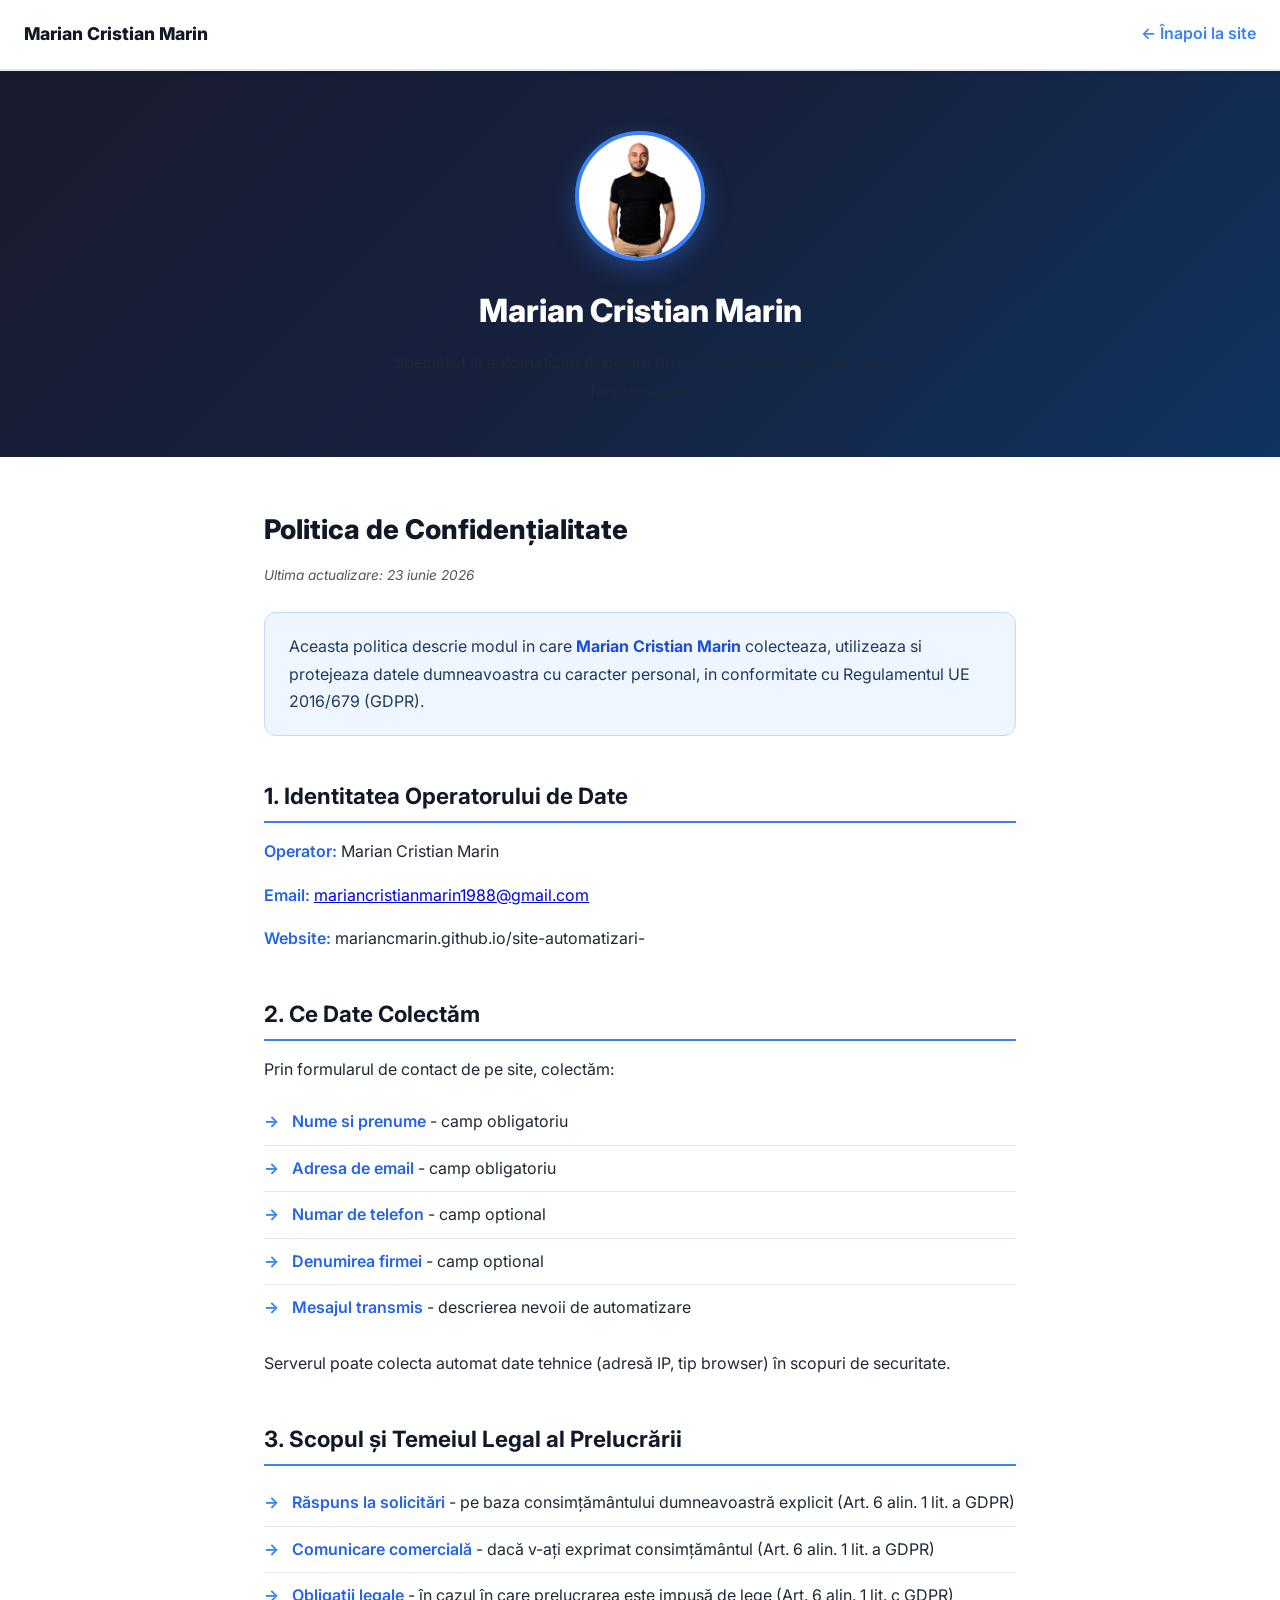
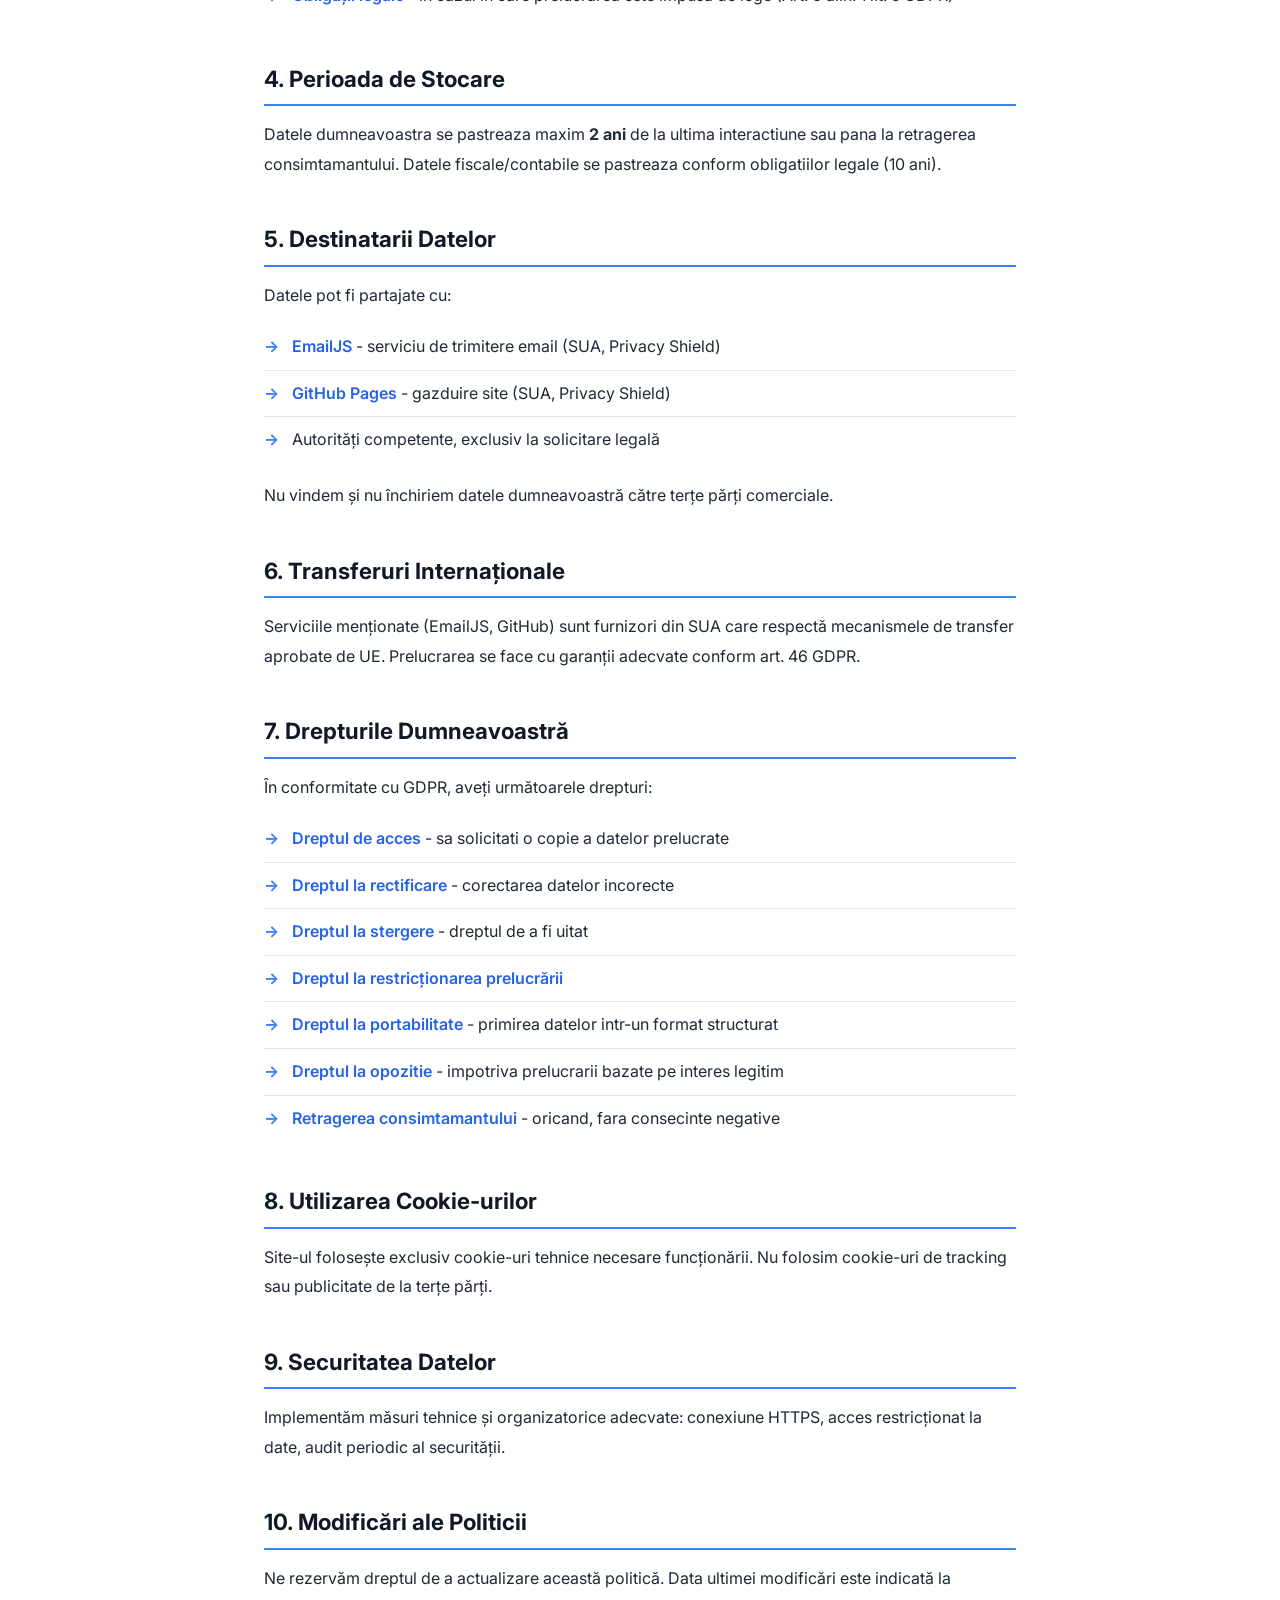
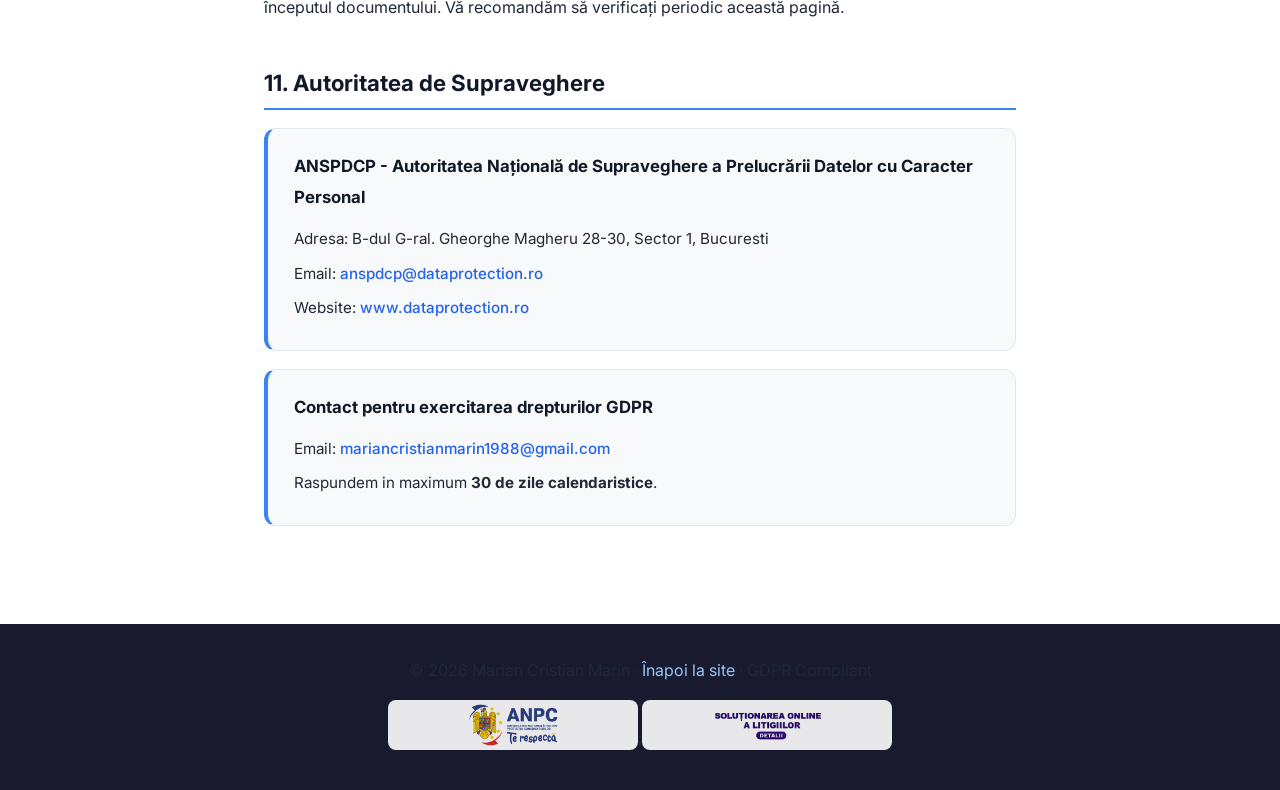
==== commit 47c318d0: "privacy.html: fix diacritice - gramatica corecta in tot documentul" ====
--- a/privacy.html
+++ b/privacy.html
@@ -3,7 +3,7 @@
 <head>
   <meta charset="UTF-8" />
   <meta name="viewport" content="width=device-width, initial-scale=1.0" />
-  <title>Politica de Confidentialitate - Marian Cristian Marin</title>
+  <title>Politica de Confidențialitate - Marian Cristian Marin</title>
   <link href="https://fonts.googleapis.com/css2?family=Inter:wght@400;500;600;700;800&display=swap" rel="stylesheet" />
   <style>
     * { box-sizing: border-box; margin: 0; padding: 0; }
@@ -98,21 +98,34 @@
     }
     footer a { color: #93c5fd; text-decoration: none; }
     footer a:hover { text-decoration: underline; }
-    .footer__anpc {
-      display: flex; justify-content: center; align-items: center;
-      gap: 32px; flex-wrap: wrap; margin-top: 18px;
-      padding-top: 18px; border-top: 1px solid #333;
-    }
-    .footer__anpc-link { display: inline-block; opacity: 0.9; transition: opacity 0.2s; }
-    .footer__anpc-link:hover { opacity: 1; }
-    .footer__anpc-img {
-      width: 250px;
-      height: 50px;
-      object-fit: contain;
-      background: #ffffff;
-      border-radius: 8px;
-      padding: 6px 12px;
-      display: block;
+    ..footer__anpc {
+  display: flex;
+  justify-content: center;
+  align-items: center;
+  gap: 32px;
+  flex-wrap: wrap;
+  margin-top: 18px;
+  padding-top: 18px;
+  border-top: 1px solid #333;
+}
+.footer__anpc-link {
+  display: inline-block;
+  opacity: 0.9;
+  transition: opacity 0.2s;
+  line-height: 0;
+}
+.footer__anpc-link:hover { opacity: 1; }
+.footer__anpc-img {
+  width: 250px !important;
+  height: 50px !important;
+  max-width: 250px !important;
+  max-height: 50px !important;
+  object-fit: contain !important;
+  background: #ffffff;
+  border-radius: 8px;
+  padding: 4px 8px;
+  display: block !important;
+}
     }
     @media (max-width: 640px) {
       .profile-hero h1 { font-size: 1.5rem; }
@@ -126,7 +139,7 @@
 
 <header>
   <span class="header__logo">Marian Cristian Marin</span>
-  <a href="/">&larr; Inapoi la site</a>
+  <a href="/">&larr; Înapoi la site</a>
 </header>
 
 <div class="profile-hero">
@@ -134,11 +147,11 @@
     <img src="marian-profile.png" alt="Marian Cristian Marin" />
   </div>
   <h1>Marian Cristian Marin</h1>
-  <p>Specialist in automatizari AI pentru firme. Implementez fluxuri care functioneaza.</p>
+  <p>Specialist în automatizări AI pentru firme. Implementez fluxuri care funcționează.</p>
 </div>
 
 <div class="container">
-  <h1 class="page-title">Politica de Confidentialitate</h1>
+  <h1 class="page-title">Politica de Confidențialitate</h1>
   <p class="last-updated">Ultima actualizare: 23 iunie 2026</p>
 
   <div class="intro-box">
@@ -150,8 +163,8 @@
   <p><span class="highlight">Email:</span> <a href="mailto:mariancristianmarin1988@gmail.com">mariancristianmarin1988@gmail.com</a></p>
   <p><span class="highlight">Website:</span> mariancmarin.github.io/site-automatizari-</p>
 
-  <h2>2. Ce Date Colectam</h2>
-  <p>Prin formularul de contact de pe site, colectam:</p>
+  <h2>2. Ce Date Colectăm</h2>
+  <p>Prin formularul de contact de pe site, colectăm:</p>
   <ul>
     <li><span class="highlight">Nume si prenume</span> - camp obligatoriu</li>
     <li><span class="highlight">Adresa de email</span> - camp obligatoriu</li>
@@ -159,13 +172,13 @@
     <li><span class="highlight">Denumirea firmei</span> - camp optional</li>
     <li><span class="highlight">Mesajul transmis</span> - descrierea nevoii de automatizare</li>
   </ul>
-  <p>Serverul poate colecta automat date tehnice (adresa IP, tip browser) in scopuri de securitate.</p>
-
-  <h2>3. Scopul si Temeiul Legal al Prelucrarii</h2>
-  <ul>
-    <li><span class="highlight">Raspuns la solicitari</span> - pe baza consimtamantului dumneavoastra explicit (Art. 6 alin. 1 lit. a GDPR)</li>
-    <li><span class="highlight">Comunicare comerciala</span> - daca v-ati exprimat consimtamantul (Art. 6 alin. 1 lit. a GDPR)</li>
-    <li><span class="highlight">Obligatii legale</span> - in cazul in care prelucrarea este impusa de lege (Art. 6 alin. 1 lit. c GDPR)</li>
+  <p>Serverul poate colecta automat date tehnice (adresă IP, tip browser) în scopuri de securitate.</p>
+
+  <h2>3. Scopul și Temeiul Legal al Prelucrării</h2>
+  <ul>
+    <li><span class="highlight">Răspuns la solicitări</span> - pe baza consimțământului dumneavoastră explicit (Art. 6 alin. 1 lit. a GDPR)</li>
+    <li><span class="highlight">Comunicare comercială</span> - dacă v-ați exprimat consimțământul (Art. 6 alin. 1 lit. a GDPR)</li>
+    <li><span class="highlight">Obligații legale</span> - în cazul în care prelucrarea este impusă de lege (Art. 6 alin. 1 lit. c GDPR)</li>
   </ul>
 
   <h2>4. Perioada de Stocare</h2>
@@ -176,37 +189,37 @@
   <ul>
     <li><span class="highlight">EmailJS</span> - serviciu de trimitere email (SUA, Privacy Shield)</li>
     <li><span class="highlight">GitHub Pages</span> - gazduire site (SUA, Privacy Shield)</li>
-    <li>Autoritati competente, exclusiv la solicitare legala</li>
-  </ul>
-  <p>Nu vindem si nu inchiriem datele dumneavoastra catre terte parti comerciale.</p>
-
-  <h2>6. Transferuri Internationale</h2>
-  <p>Serviciile mentionate (EmailJS, GitHub) sunt furnizori din SUA care respecta mecanismele de transfer aprobate de UE. Prelucrarea se face cu garantii adecvate conform art. 46 GDPR.</p>
-
-  <h2>7. Drepturile Dumneavoastra</h2>
-  <p>In conformitate cu GDPR, aveti urmatoarele drepturi:</p>
+    <li>Autorități competente, exclusiv la solicitare legală</li>
+  </ul>
+  <p>Nu vindem și nu închiriem datele dumneavoastră către terțe părți comerciale.</p>
+
+  <h2>6. Transferuri Internaționale</h2>
+  <p>Serviciile menționate (EmailJS, GitHub) sunt furnizori din SUA care respectă mecanismele de transfer aprobate de UE. Prelucrarea se face cu garanții adecvate conform art. 46 GDPR.</p>
+
+  <h2>7. Drepturile Dumneavoastră</h2>
+  <p>În conformitate cu GDPR, aveți următoarele drepturi:</p>
   <ul>
     <li><span class="highlight">Dreptul de acces</span> - sa solicitati o copie a datelor prelucrate</li>
     <li><span class="highlight">Dreptul la rectificare</span> - corectarea datelor incorecte</li>
     <li><span class="highlight">Dreptul la stergere</span> - dreptul de a fi uitat</li>
-    <li><span class="highlight">Dreptul la restrictionarea prelucrarii</span></li>
+    <li><span class="highlight">Dreptul la restricționarea prelucrării</span></li>
     <li><span class="highlight">Dreptul la portabilitate</span> - primirea datelor intr-un format structurat</li>
     <li><span class="highlight">Dreptul la opozitie</span> - impotriva prelucrarii bazate pe interes legitim</li>
     <li><span class="highlight">Retragerea consimtamantului</span> - oricand, fara consecinte negative</li>
   </ul>
 
   <h2>8. Utilizarea Cookie-urilor</h2>
-  <p>Site-ul foloseste exclusiv cookie-uri tehnice necesare functionarii. Nu folosim cookie-uri de tracking sau publicitate de la terte parti.</p>
+  <p>Site-ul folosește exclusiv cookie-uri tehnice necesare funcționării. Nu folosim cookie-uri de tracking sau publicitate de la terțe părți.</p>
 
   <h2>9. Securitatea Datelor</h2>
-  <p>Implementam masuri tehnice si organizatorice adecvate: conexiune HTTPS, acces restrictionat la date, audit periodic al securitatii.</p>
-
-  <h2>10. Modificari ale Politicii</h2>
-  <p>Ne rezervam dreptul de a actualiza aceasta politica. Data ultimei modificari este indicata la inceputul documentului. Va recomandam sa verificati periodic aceasta pagina.</p>
+  <p>Implementăm măsuri tehnice și organizatorice adecvate: conexiune HTTPS, acces restricționat la date, audit periodic al securității.</p>
+
+  <h2>10. Modificări ale Politicii</h2>
+  <p>Ne rezervăm dreptul de a actualizare această politică. Data ultimei modificări este indicată la începutul documentului. Vă recomandăm să verificați periodic această pagină.</p>
 
   <h2>11. Autoritatea de Supraveghere</h2>
   <div class="contact-box">
-    <h3>ANSPDCP - Autoritatea Nationala de Supraveghere a Prelucrarii Datelor cu Caracter Personal</h3>
+    <h3>ANSPDCP - Autoritatea Națională de Supraveghere a Prelucrării Datelor cu Caracter Personal</h3>
     <p>Adresa: B-dul G-ral. Gheorghe Magheru 28-30, Sector 1, Bucuresti</p>
     <p>Email: <a href="mailto:anspdcp@dataprotection.ro">anspdcp@dataprotection.ro</a></p>
     <p>Website: <a href="https://www.dataprotection.ro" target="_blank">www.dataprotection.ro</a></p>
@@ -220,7 +233,7 @@
 </div>
 
 <footer>
-  <p>&copy; 2026 Marian Cristian Marin &middot; <a href="/">Inapoi la site</a> &middot; GDPR Compliant</p>
+  <p>&copy; 2026 Marian Cristian Marin &middot; <a href="/">Înapoi la site</a> &middot; GDPR Compliant</p>
   <div class="footer__anpc">
     <a href="https://anpc.ro/ce-este-sal/" target="_blank" rel="noopener" class="footer__anpc-link">
       <img src="anpc.png" alt="ANPC" class="footer__anpc-img" />
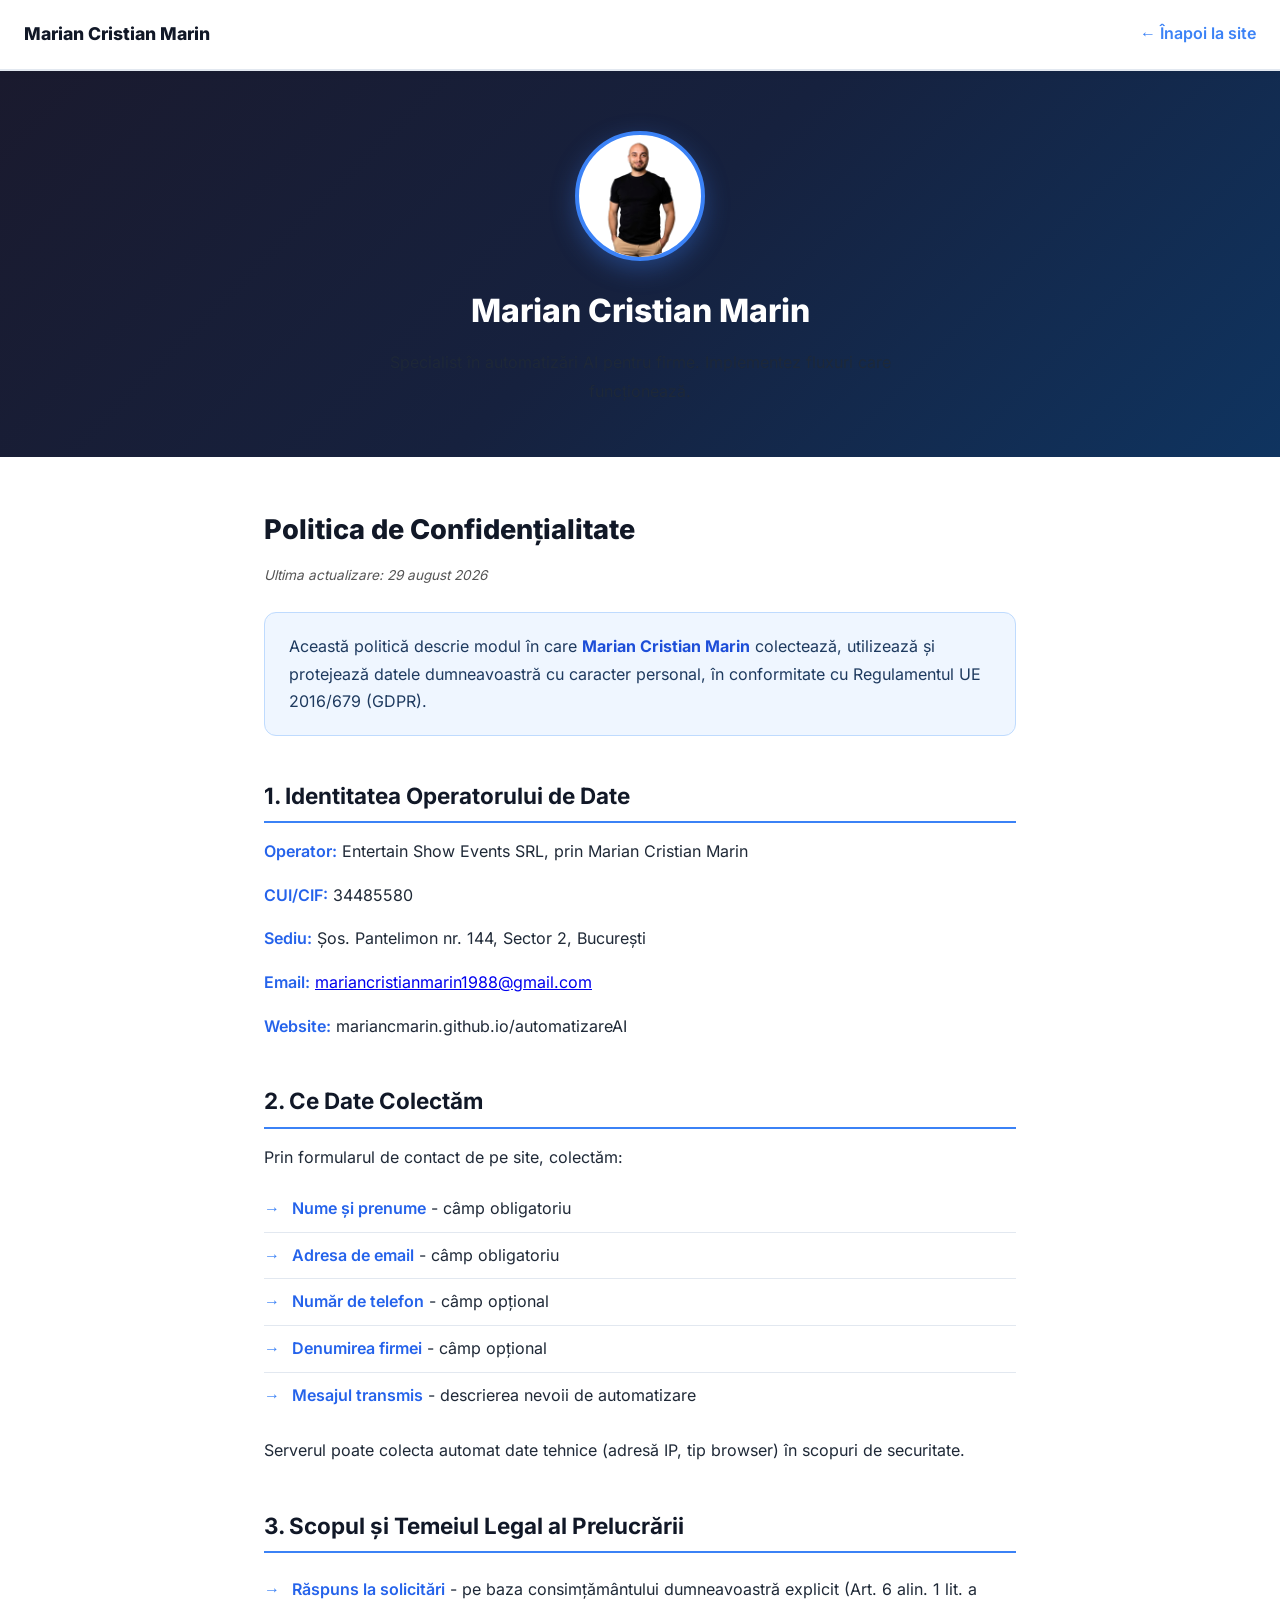
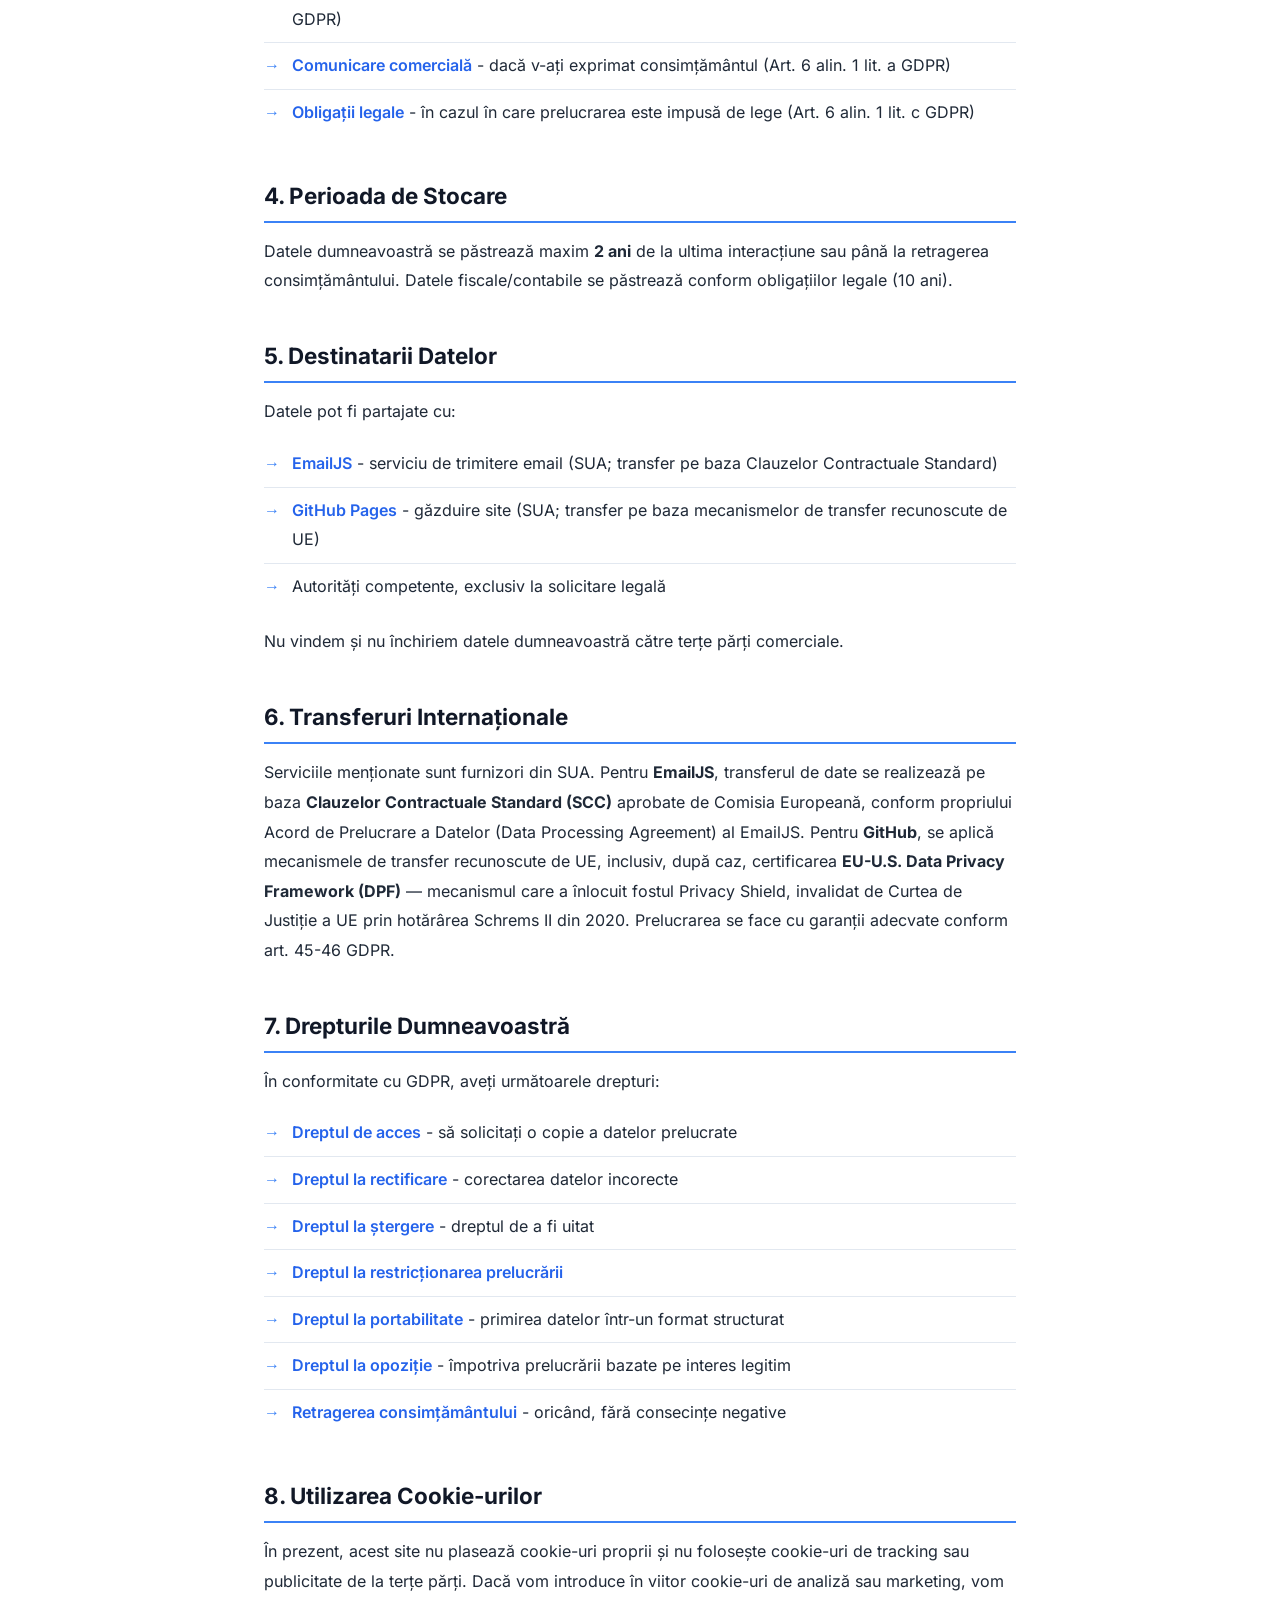
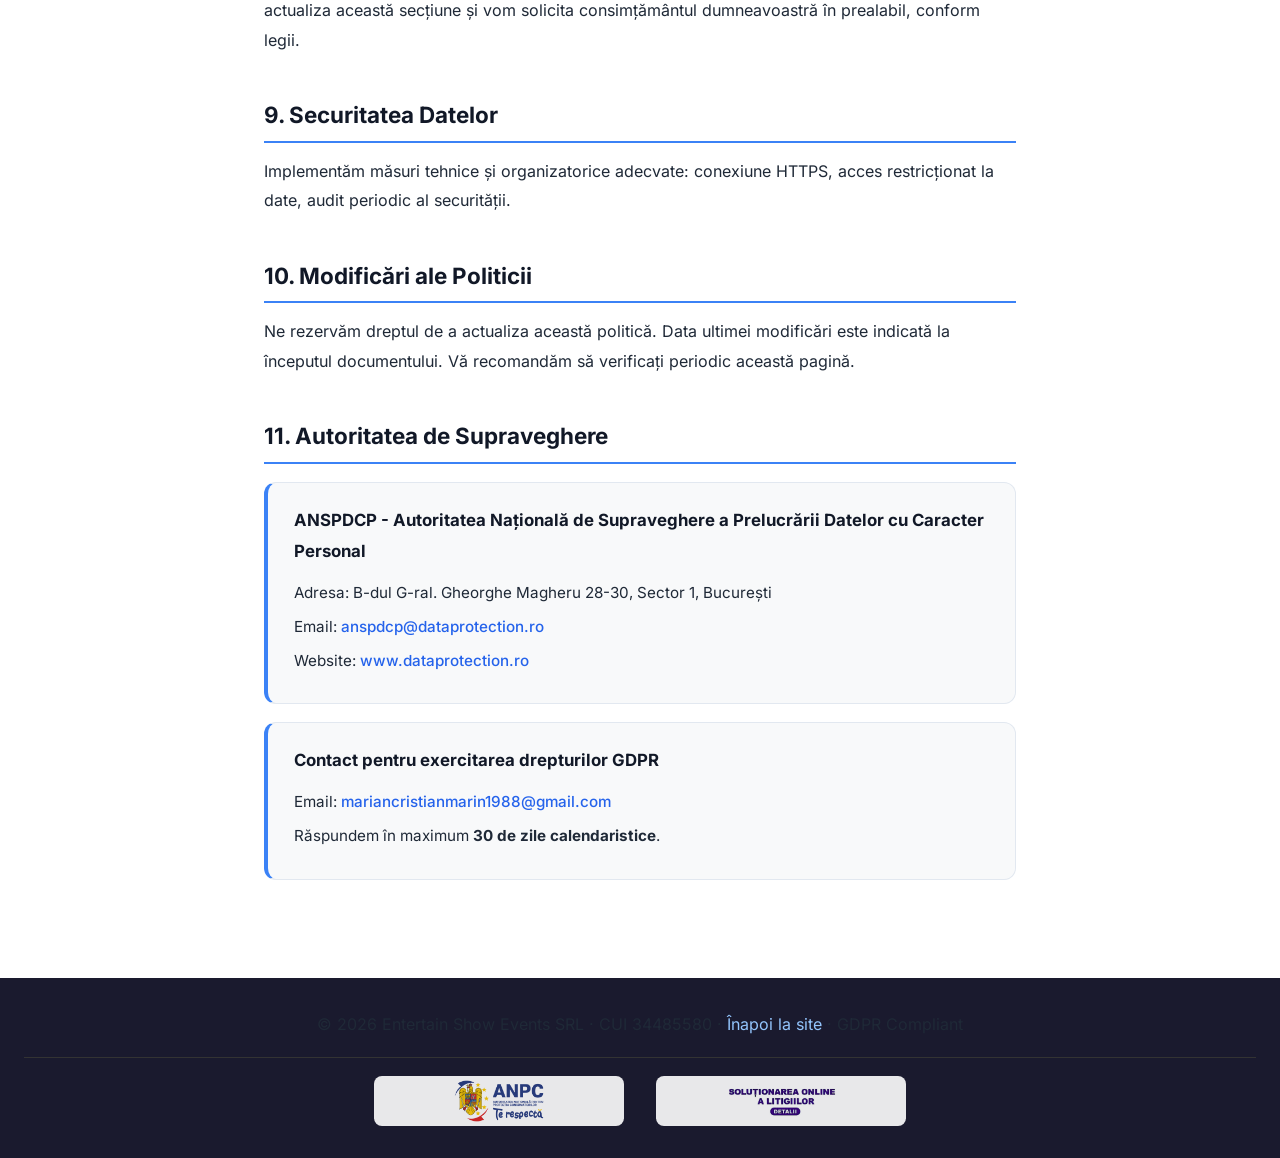
==== commit bf37ffc5: "Corectează conformitatea legală: identificare firmă, transferuri de date, fonturi locale - Adaugă id" ====
--- a/privacy.html
+++ b/privacy.html
@@ -4,7 +4,7 @@
   <meta charset="UTF-8" />
   <meta name="viewport" content="width=device-width, initial-scale=1.0" />
   <title>Politica de Confidențialitate - Marian Cristian Marin</title>
-  <link href="https://fonts.googleapis.com/css2?family=Inter:wght@400;500;600;700;800&display=swap" rel="stylesheet" />
+  <link href="fonts.css" rel="stylesheet" />
   <style>
     * { box-sizing: border-box; margin: 0; padding: 0; }
     :root {
@@ -98,7 +98,7 @@
     }
     footer a { color: #93c5fd; text-decoration: none; }
     footer a:hover { text-decoration: underline; }
-    ..footer__anpc {
+    .footer__anpc {
   display: flex;
   justify-content: center;
   align-items: center;
@@ -126,7 +126,6 @@
   padding: 4px 8px;
   display: block !important;
 }
-    }
     @media (max-width: 640px) {
       .profile-hero h1 { font-size: 1.5rem; }
       h2 { font-size: 1.2rem; }
@@ -152,24 +151,26 @@
 
 <div class="container">
   <h1 class="page-title">Politica de Confidențialitate</h1>
-  <p class="last-updated">Ultima actualizare: 23 iunie 2026</p>
+  <p class="last-updated">Ultima actualizare: 29 august 2026</p>
 
   <div class="intro-box">
-    Aceasta politica descrie modul in care <strong>Marian Cristian Marin</strong> colecteaza, utilizeaza si protejeaza datele dumneavoastra cu caracter personal, in conformitate cu Regulamentul UE 2016/679 (GDPR).
+    Această politică descrie modul în care <strong>Marian Cristian Marin</strong> colectează, utilizează și protejează datele dumneavoastră cu caracter personal, în conformitate cu Regulamentul UE 2016/679 (GDPR).
   </div>
 
   <h2>1. Identitatea Operatorului de Date</h2>
-  <p><span class="highlight">Operator:</span> Marian Cristian Marin</p>
+  <p><span class="highlight">Operator:</span> Entertain Show Events SRL, prin Marian Cristian Marin</p>
+  <p><span class="highlight">CUI/CIF:</span> 34485580</p>
+  <p><span class="highlight">Sediu:</span> Șos. Pantelimon nr. 144, Sector 2, București</p>
   <p><span class="highlight">Email:</span> <a href="mailto:mariancristianmarin1988@gmail.com">mariancristianmarin1988@gmail.com</a></p>
-  <p><span class="highlight">Website:</span> mariancmarin.github.io/site-automatizari-</p>
+  <p><span class="highlight">Website:</span> mariancmarin.github.io/automatizareAI</p>
 
   <h2>2. Ce Date Colectăm</h2>
   <p>Prin formularul de contact de pe site, colectăm:</p>
   <ul>
-    <li><span class="highlight">Nume si prenume</span> - camp obligatoriu</li>
-    <li><span class="highlight">Adresa de email</span> - camp obligatoriu</li>
-    <li><span class="highlight">Numar de telefon</span> - camp optional</li>
-    <li><span class="highlight">Denumirea firmei</span> - camp optional</li>
+    <li><span class="highlight">Nume și prenume</span> - câmp obligatoriu</li>
+    <li><span class="highlight">Adresa de email</span> - câmp obligatoriu</li>
+    <li><span class="highlight">Număr de telefon</span> - câmp opțional</li>
+    <li><span class="highlight">Denumirea firmei</span> - câmp opțional</li>
     <li><span class="highlight">Mesajul transmis</span> - descrierea nevoii de automatizare</li>
   </ul>
   <p>Serverul poate colecta automat date tehnice (adresă IP, tip browser) în scopuri de securitate.</p>
@@ -182,45 +183,45 @@
   </ul>
 
   <h2>4. Perioada de Stocare</h2>
-  <p>Datele dumneavoastra se pastreaza maxim <strong>2 ani</strong> de la ultima interactiune sau pana la retragerea consimtamantului. Datele fiscale/contabile se pastreaza conform obligatiilor legale (10 ani).</p>
+  <p>Datele dumneavoastră se păstrează maxim <strong>2 ani</strong> de la ultima interacțiune sau până la retragerea consimțământului. Datele fiscale/contabile se păstrează conform obligațiilor legale (10 ani).</p>
 
   <h2>5. Destinatarii Datelor</h2>
   <p>Datele pot fi partajate cu:</p>
   <ul>
-    <li><span class="highlight">EmailJS</span> - serviciu de trimitere email (SUA, Privacy Shield)</li>
-    <li><span class="highlight">GitHub Pages</span> - gazduire site (SUA, Privacy Shield)</li>
+    <li><span class="highlight">EmailJS</span> - serviciu de trimitere email (SUA; transfer pe baza Clauzelor Contractuale Standard)</li>
+    <li><span class="highlight">GitHub Pages</span> - găzduire site (SUA; transfer pe baza mecanismelor de transfer recunoscute de UE)</li>
     <li>Autorități competente, exclusiv la solicitare legală</li>
   </ul>
   <p>Nu vindem și nu închiriem datele dumneavoastră către terțe părți comerciale.</p>
 
   <h2>6. Transferuri Internaționale</h2>
-  <p>Serviciile menționate (EmailJS, GitHub) sunt furnizori din SUA care respectă mecanismele de transfer aprobate de UE. Prelucrarea se face cu garanții adecvate conform art. 46 GDPR.</p>
+  <p>Serviciile menționate sunt furnizori din SUA. Pentru <strong>EmailJS</strong>, transferul de date se realizează pe baza <strong>Clauzelor Contractuale Standard (SCC)</strong> aprobate de Comisia Europeană, conform propriului Acord de Prelucrare a Datelor (Data Processing Agreement) al EmailJS. Pentru <strong>GitHub</strong>, se aplică mecanismele de transfer recunoscute de UE, inclusiv, după caz, certificarea <strong>EU-U.S. Data Privacy Framework (DPF)</strong> — mecanismul care a înlocuit fostul Privacy Shield, invalidat de Curtea de Justiție a UE prin hotărârea Schrems II din 2020. Prelucrarea se face cu garanții adecvate conform art. 45-46 GDPR.</p>
 
   <h2>7. Drepturile Dumneavoastră</h2>
   <p>În conformitate cu GDPR, aveți următoarele drepturi:</p>
   <ul>
-    <li><span class="highlight">Dreptul de acces</span> - sa solicitati o copie a datelor prelucrate</li>
+    <li><span class="highlight">Dreptul de acces</span> - să solicitați o copie a datelor prelucrate</li>
     <li><span class="highlight">Dreptul la rectificare</span> - corectarea datelor incorecte</li>
-    <li><span class="highlight">Dreptul la stergere</span> - dreptul de a fi uitat</li>
+    <li><span class="highlight">Dreptul la ștergere</span> - dreptul de a fi uitat</li>
     <li><span class="highlight">Dreptul la restricționarea prelucrării</span></li>
-    <li><span class="highlight">Dreptul la portabilitate</span> - primirea datelor intr-un format structurat</li>
-    <li><span class="highlight">Dreptul la opozitie</span> - impotriva prelucrarii bazate pe interes legitim</li>
-    <li><span class="highlight">Retragerea consimtamantului</span> - oricand, fara consecinte negative</li>
+    <li><span class="highlight">Dreptul la portabilitate</span> - primirea datelor într-un format structurat</li>
+    <li><span class="highlight">Dreptul la opoziție</span> - împotriva prelucrării bazate pe interes legitim</li>
+    <li><span class="highlight">Retragerea consimțământului</span> - oricând, fără consecințe negative</li>
   </ul>
 
   <h2>8. Utilizarea Cookie-urilor</h2>
-  <p>Site-ul folosește exclusiv cookie-uri tehnice necesare funcționării. Nu folosim cookie-uri de tracking sau publicitate de la terțe părți.</p>
+  <p>În prezent, acest site nu plasează cookie-uri proprii și nu folosește cookie-uri de tracking sau publicitate de la terțe părți. Dacă vom introduce în viitor cookie-uri de analiză sau marketing, vom actualiza această secțiune și vom solicita consimțământul dumneavoastră în prealabil, conform legii.</p>
 
   <h2>9. Securitatea Datelor</h2>
   <p>Implementăm măsuri tehnice și organizatorice adecvate: conexiune HTTPS, acces restricționat la date, audit periodic al securității.</p>
 
   <h2>10. Modificări ale Politicii</h2>
-  <p>Ne rezervăm dreptul de a actualizare această politică. Data ultimei modificări este indicată la începutul documentului. Vă recomandăm să verificați periodic această pagină.</p>
+  <p>Ne rezervăm dreptul de a actualiza această politică. Data ultimei modificări este indicată la începutul documentului. Vă recomandăm să verificați periodic această pagină.</p>
 
   <h2>11. Autoritatea de Supraveghere</h2>
   <div class="contact-box">
     <h3>ANSPDCP - Autoritatea Națională de Supraveghere a Prelucrării Datelor cu Caracter Personal</h3>
-    <p>Adresa: B-dul G-ral. Gheorghe Magheru 28-30, Sector 1, Bucuresti</p>
+    <p>Adresa: B-dul G-ral. Gheorghe Magheru 28-30, Sector 1, București</p>
     <p>Email: <a href="mailto:anspdcp@dataprotection.ro">anspdcp@dataprotection.ro</a></p>
     <p>Website: <a href="https://www.dataprotection.ro" target="_blank">www.dataprotection.ro</a></p>
   </div>
@@ -228,12 +229,12 @@
   <div class="contact-box">
     <h3>Contact pentru exercitarea drepturilor GDPR</h3>
     <p>Email: <a href="mailto:mariancristianmarin1988@gmail.com">mariancristianmarin1988@gmail.com</a></p>
-    <p>Raspundem in maximum <strong>30 de zile calendaristice</strong>.</p>
+    <p>Răspundem în maximum <strong>30 de zile calendaristice</strong>.</p>
   </div>
 </div>
 
 <footer>
-  <p>&copy; 2026 Marian Cristian Marin &middot; <a href="/">Înapoi la site</a> &middot; GDPR Compliant</p>
+  <p>&copy; 2026 Entertain Show Events SRL &middot; CUI 34485580 &middot; <a href="/">Înapoi la site</a> &middot; GDPR Compliant</p>
   <div class="footer__anpc">
     <a href="https://anpc.ro/ce-este-sal/" target="_blank" rel="noopener" class="footer__anpc-link">
       <img src="anpc.png" alt="ANPC" class="footer__anpc-img" />
--- a/fonts.css
+++ b/fonts.css
@@ -0,0 +1,32 @@
+@font-face {
+  font-family: 'Inter';
+  font-style: normal;
+  font-weight: 400 800;
+  font-display: swap;
+  src: url('fonts/inter-latin-ext.woff2') format('woff2');
+  unicode-range: U+0100-02BA, U+02BD-02C5, U+02C7-02CC, U+02CE-02D7, U+02DD-02FF, U+0304, U+0308, U+0329, U+1D00-1DBF, U+1E00-1E9F, U+1EF2-1EFF, U+2020, U+20A0-20AB, U+20AD-20C0, U+2113, U+2C60-2C7F, U+A720-A7FF;
+}
+@font-face {
+  font-family: 'Inter';
+  font-style: normal;
+  font-weight: 400 800;
+  font-display: swap;
+  src: url('fonts/inter-latin.woff2') format('woff2');
+  unicode-range: U+0000-00FF, U+0131, U+0152-0153, U+02BB-02BC, U+02C6, U+02DA, U+02DC, U+0304, U+0308, U+0329, U+2000-206F, U+20AC, U+2122, U+2191, U+2193, U+2212, U+2215, U+FEFF, U+FFFD;
+}
+@font-face {
+  font-family: 'JetBrains Mono';
+  font-style: normal;
+  font-weight: 400 500;
+  font-display: swap;
+  src: url('fonts/jetbrainsmono-latin-ext.woff2') format('woff2');
+  unicode-range: U+0100-02BA, U+02BD-02C5, U+02C7-02CC, U+02CE-02D7, U+02DD-02FF, U+0304, U+0308, U+0329, U+1D00-1DBF, U+1E00-1E9F, U+1EF2-1EFF, U+2020, U+20A0-20AB, U+20AD-20C0, U+2113, U+2C60-2C7F, U+A720-A7FF;
+}
+@font-face {
+  font-family: 'JetBrains Mono';
+  font-style: normal;
+  font-weight: 400 500;
+  font-display: swap;
+  src: url('fonts/jetbrainsmono-latin.woff2') format('woff2');
+  unicode-range: U+0000-00FF, U+0131, U+0152-0153, U+02BB-02BC, U+02C6, U+02DA, U+02DC, U+0304, U+0308, U+0329, U+2000-206F, U+20AC, U+2122, U+2191, U+2193, U+2212, U+2215, U+FEFF, U+FFFD;
+}
